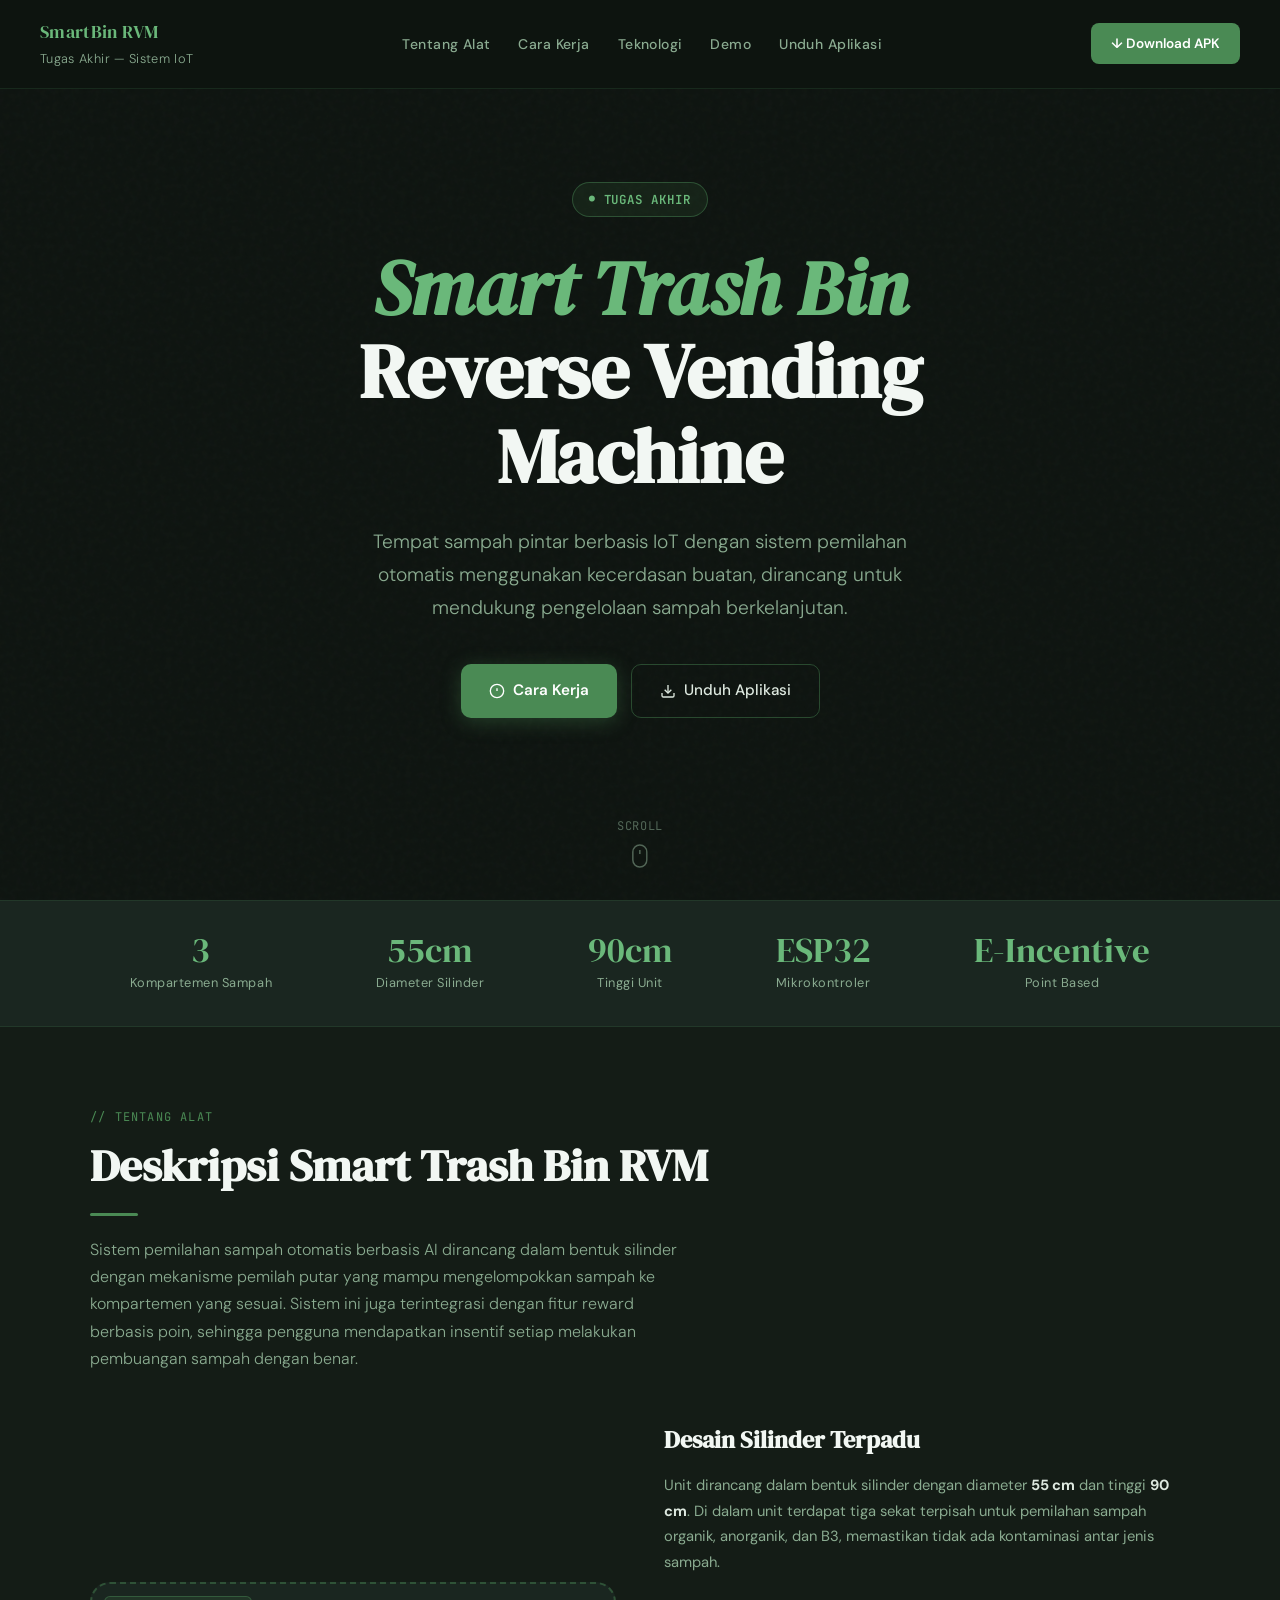
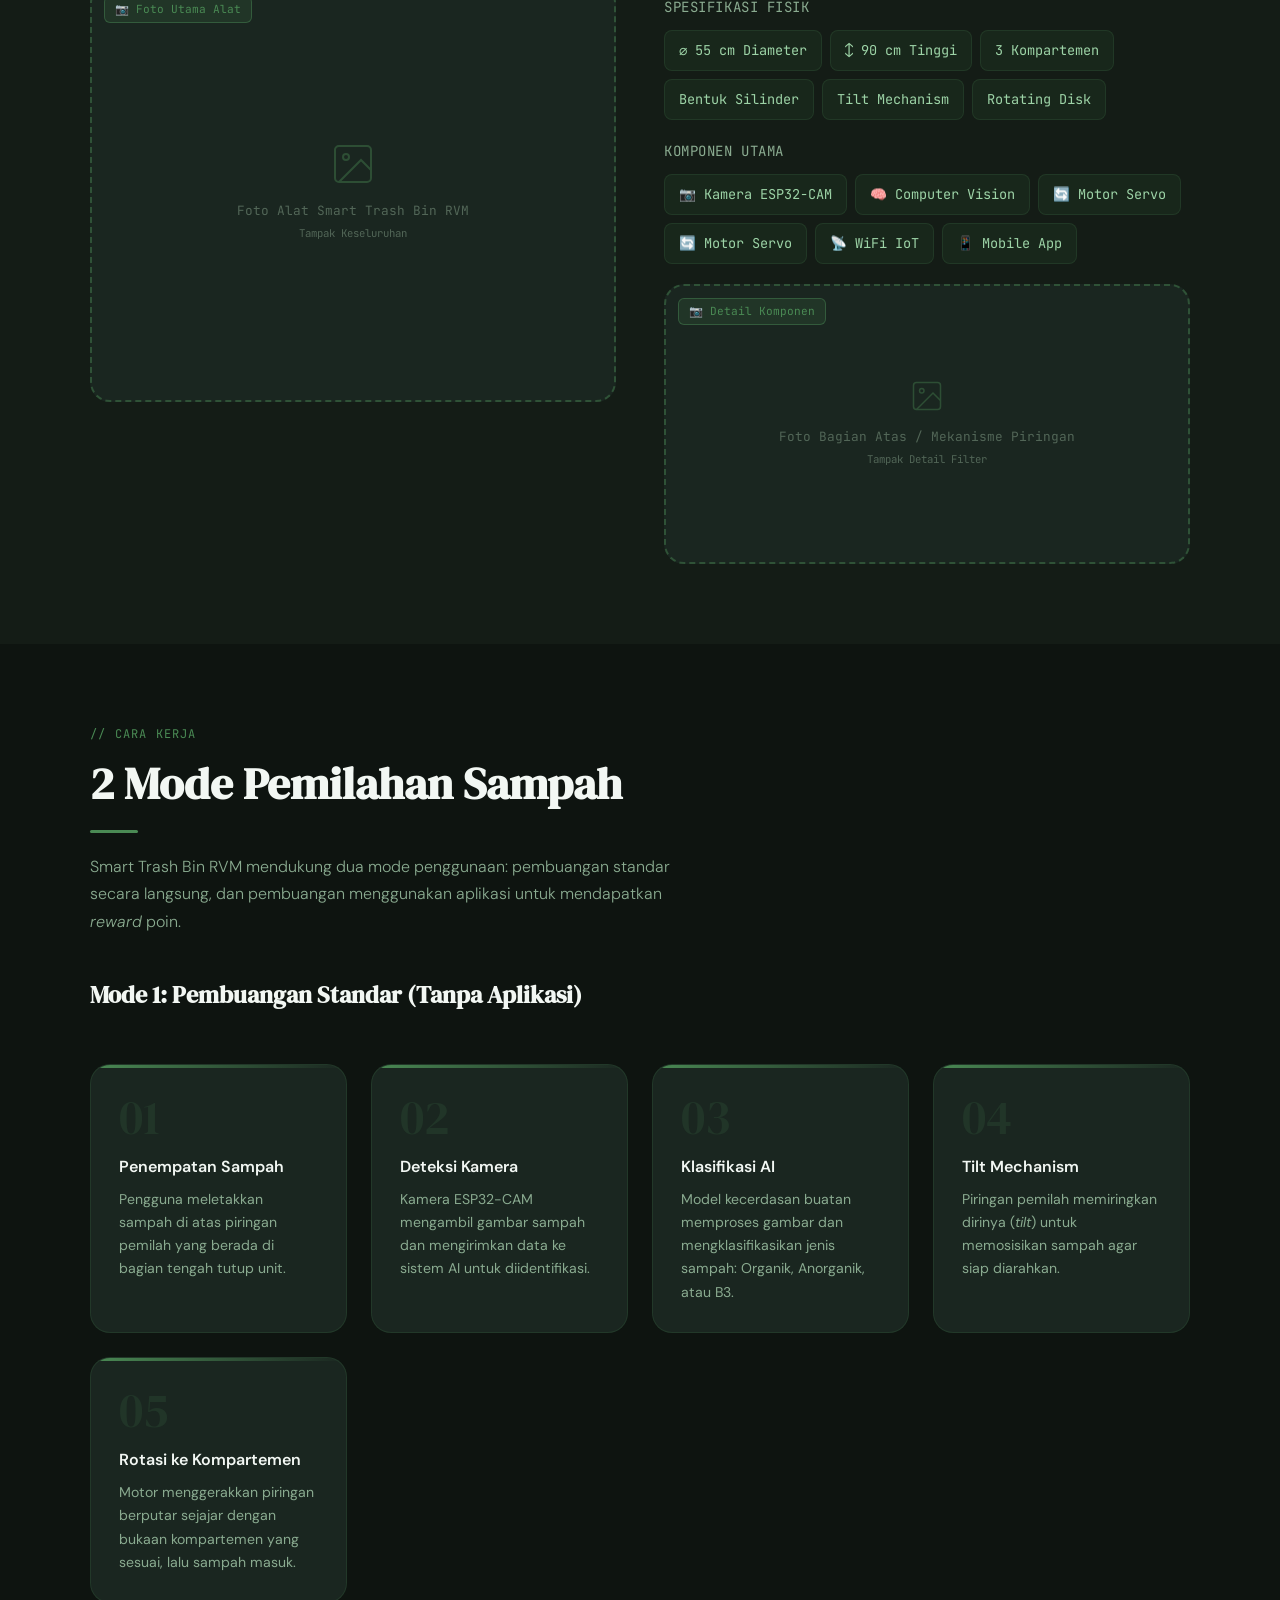
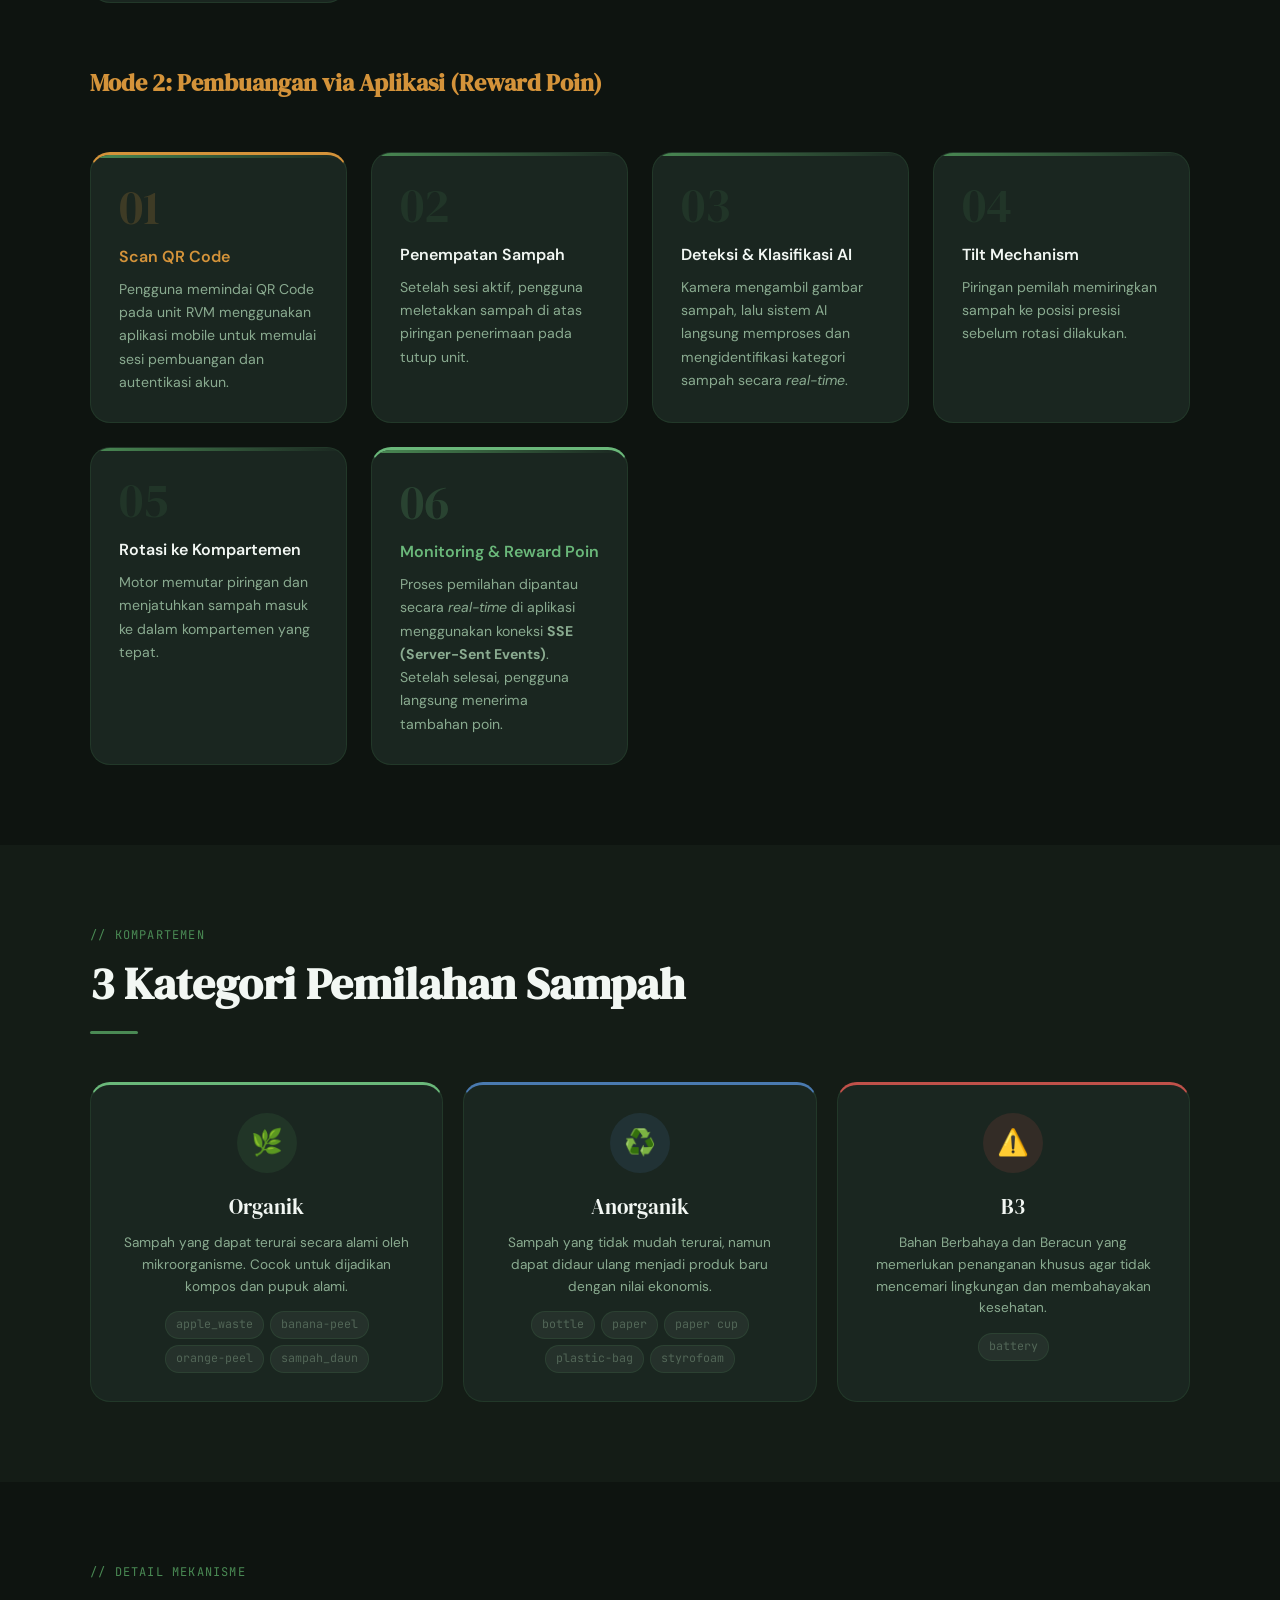
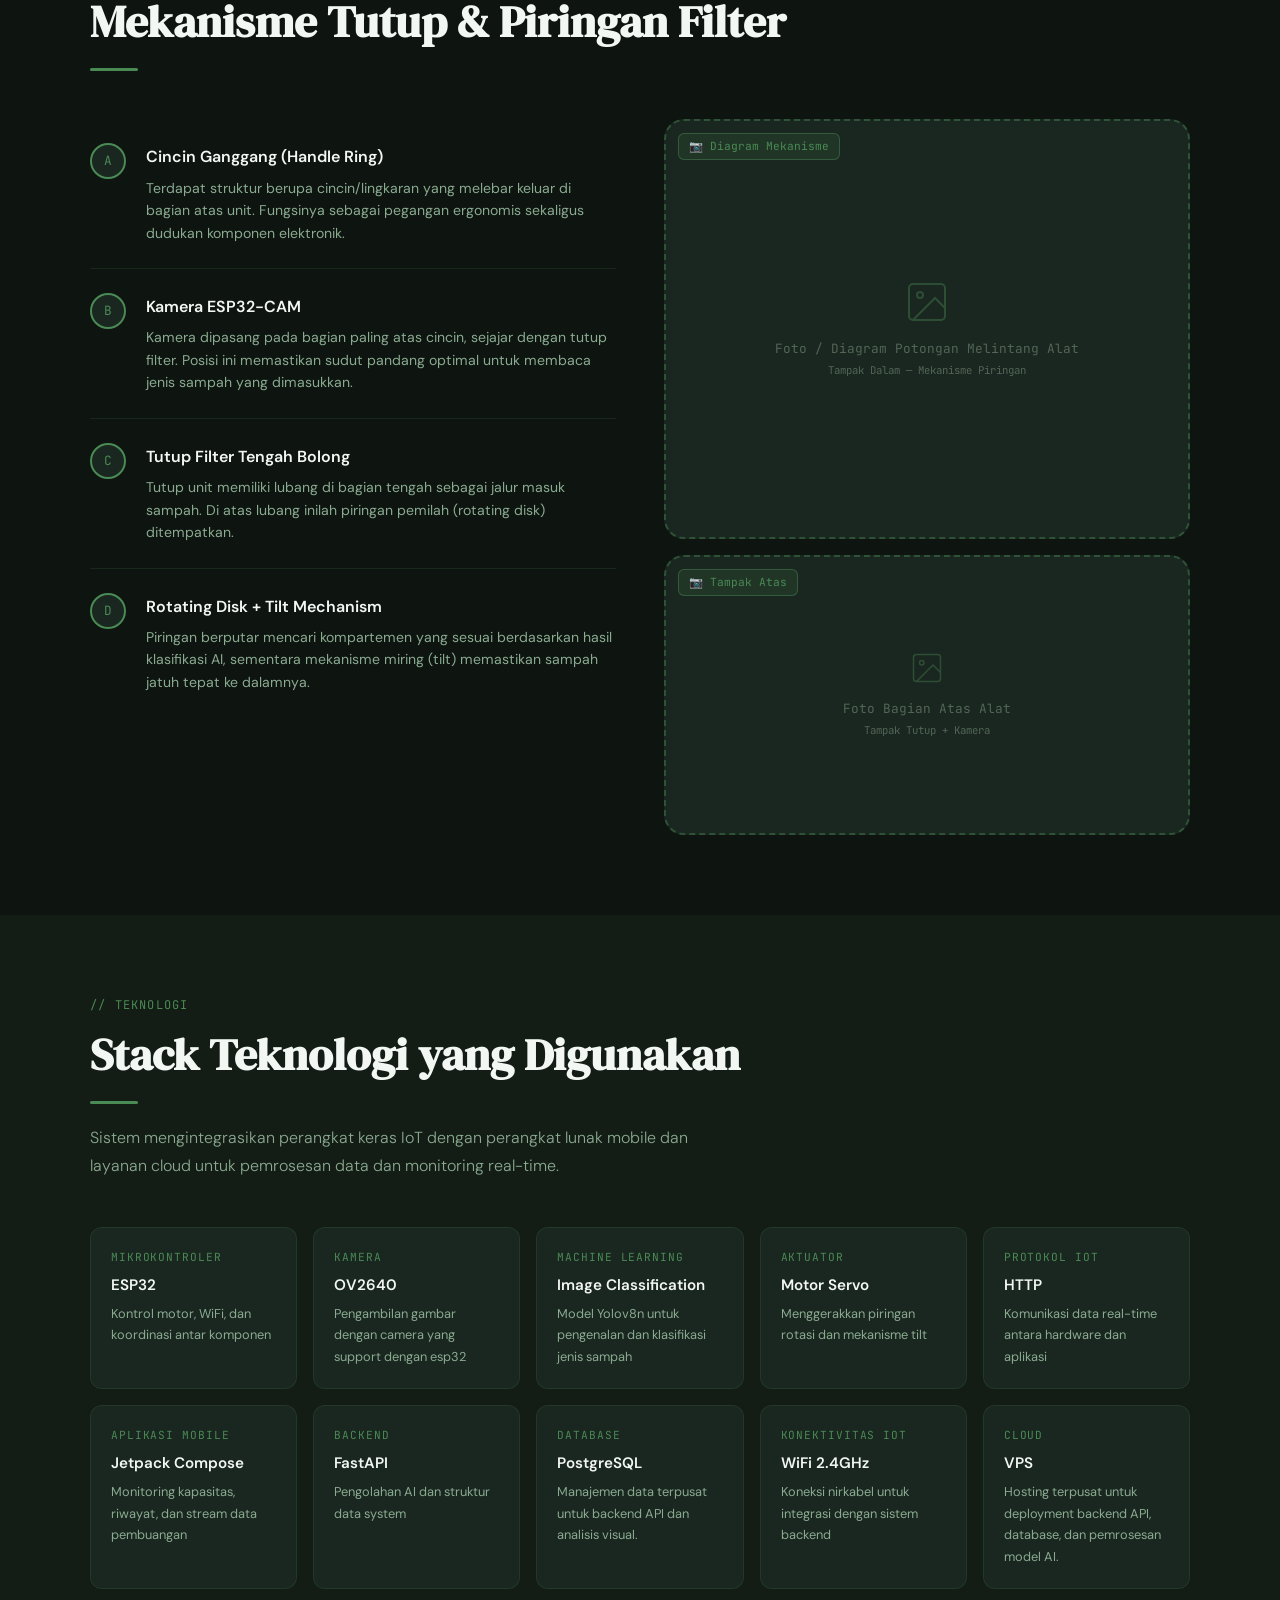
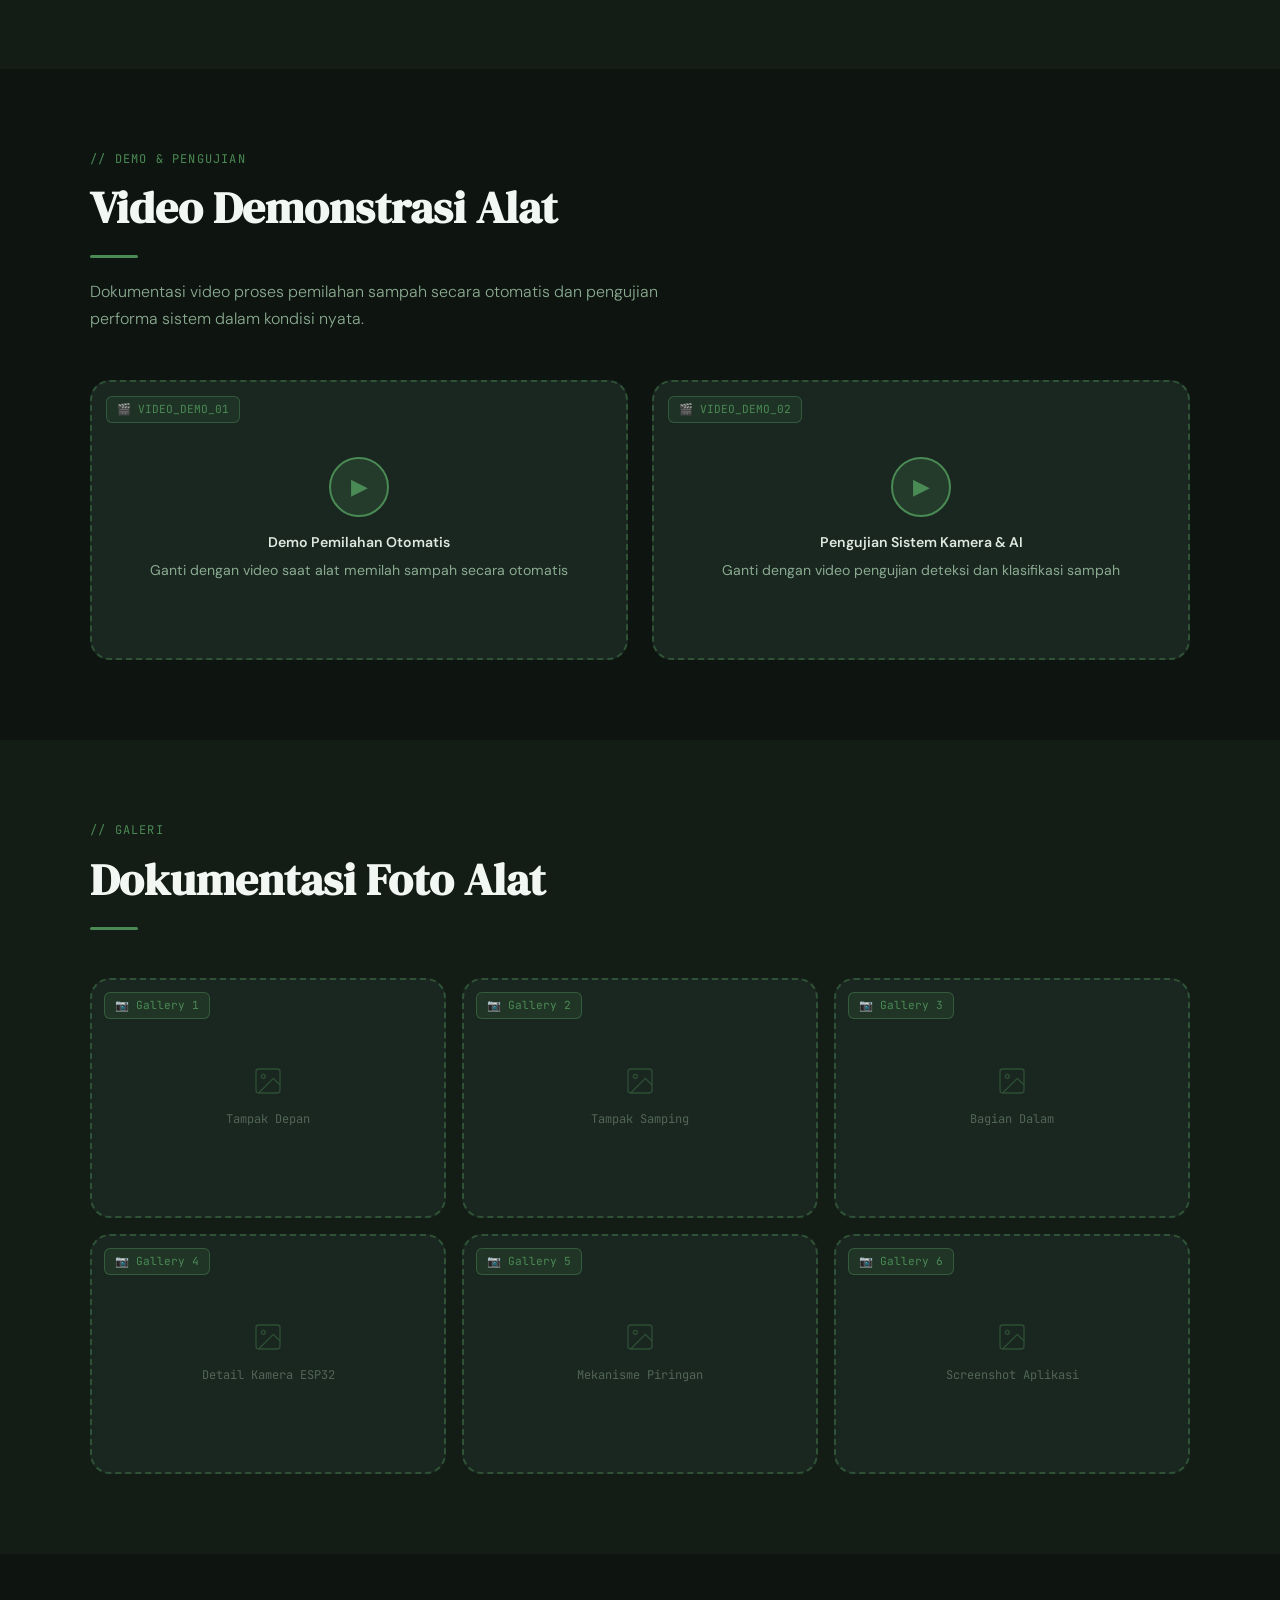
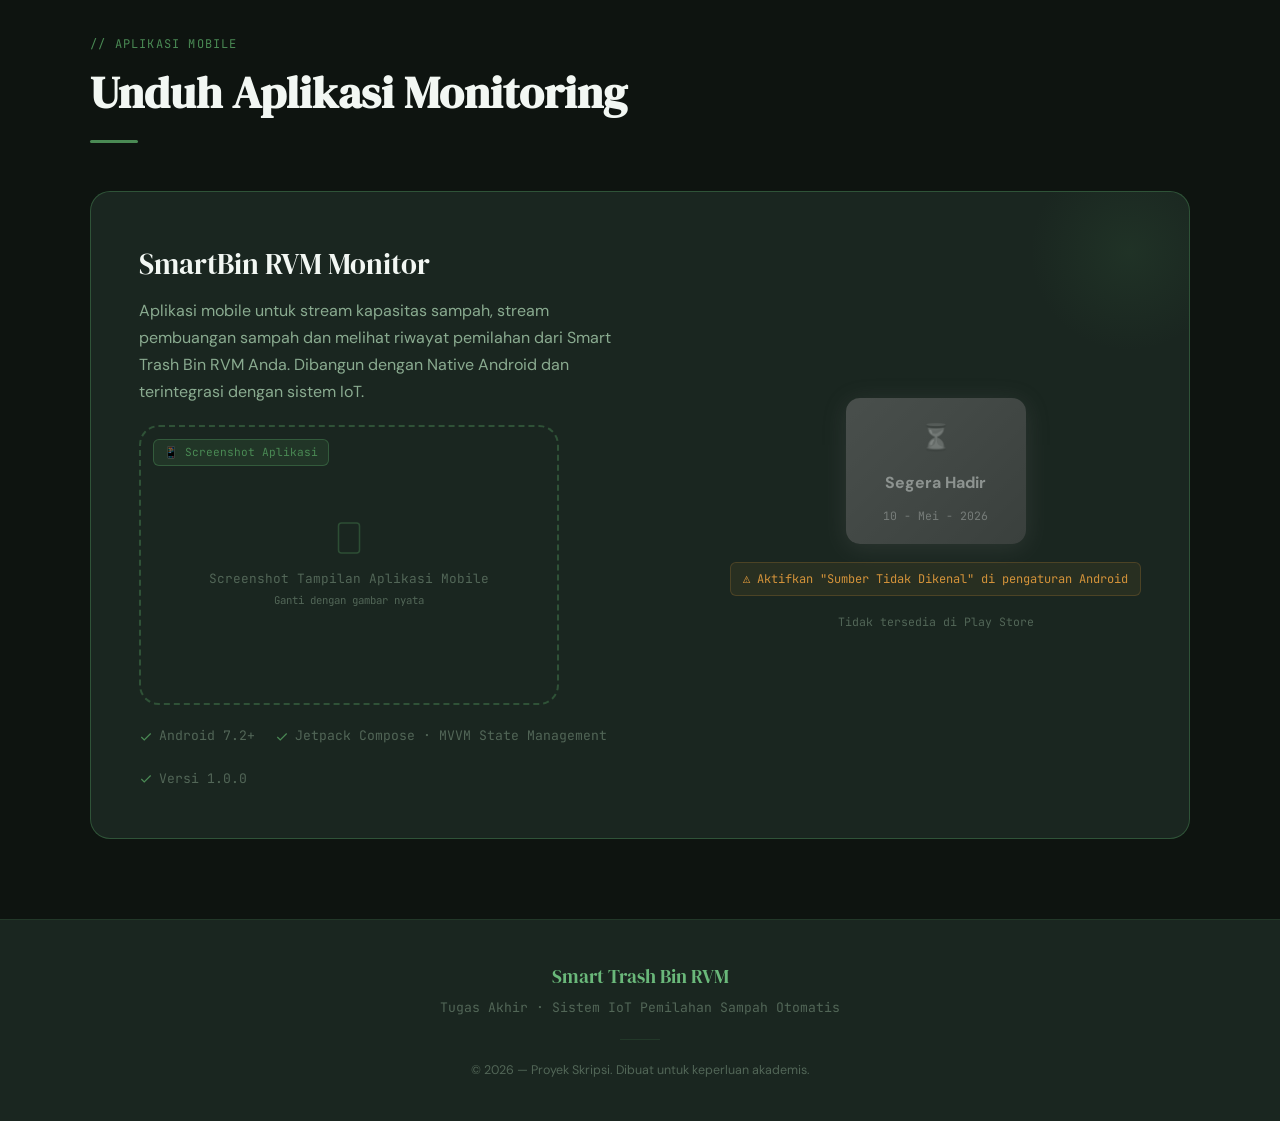
==== web/index.html @ ac45338f "Add initial HTML, CSS, and JavaScript files for profile web pengenalan alat skripsi" ====
<!DOCTYPE html>
<html lang="id">
<head>
    <meta charset="UTF-8"/>
    <meta name="viewport" content="width=device-width, initial-scale=1.0"/>
    <title>Smart Trash Bin RVM — Tugas Akhir</title>

    <link rel="preconnect" href="https://fonts.googleapis.com"/>
    <link rel="preconnect" href="https://fonts.gstatic.com" crossorigin/>
    <link href="https://fonts.googleapis.com/css2?family=DM+Serif+Display:ital@0;1&family=DM+Sans:wght@300;400;500;600&family=JetBrains+Mono:wght@400;500&display=swap"
          rel="stylesheet"/>

    <link rel="stylesheet" href="style.css"/>
</head>

<body>

<nav>
    <div class="nav-logo">
        SmartBin RVM
        <span>Tugas Akhir — Sistem IoT</span>
    </div>
    <ul class="nav-links">
        <li><a href="#about">Tentang Alat</a></li>
        <li><a href="#how">Cara Kerja</a></li>
        <li><a href="#tech">Teknologi</a></li>
        <li><a href="#demo">Demo</a></li>
        <li><a href="#download">Unduh Aplikasi</a></li>
    </ul>
    <a href="#download" class="nav-cta">↓ Download APK</a>
</nav>

<section class="hero">
    <div class="hero-badge fade-up">Tugas Akhir</div>
    <h1 class="fade-up delay-1">
        <em>Smart Trash Bin</em><br/>Reverse Vending Machine
    </h1>
    <p class="hero-subtitle fade-up delay-2">
        Tempat sampah pintar berbasis IoT dengan sistem pemilahan otomatis menggunakan kecerdasan buatan,
        dirancang untuk mendukung pengelolaan sampah berkelanjutan.
    </p>
    <div class="hero-actions fade-up delay-3">
        <a href="#how" class="btn-primary">
            <svg width="16" height="16" fill="none" viewBox="0 0 24 24" stroke="currentColor" stroke-width="2">
                <circle cx="12" cy="12" r="10"/>
                <line x1="12" y1="8" x2="12" y2="12"/>
                <line x1="12" y1="16" x2="12.01" y2="16"/>
            </svg>
            Cara Kerja
        </a>
        <a href="#download" class="btn-secondary">
            <svg width="16" height="16" fill="none" viewBox="0 0 24 24" stroke="currentColor" stroke-width="2">
                <path d="M21 15v4a2 2 0 01-2 2H5a2 2 0 01-2-2v-4"/>
                <polyline points="7 10 12 15 17 10"/>
                <line x1="12" y1="15" x2="12" y2="3"/>
            </svg>
            Unduh Aplikasi
        </a>
    </div>
    <div class="scroll-hint">
        <span>SCROLL</span>
        <svg width="16" height="24" fill="none" viewBox="0 0 16 24" stroke="currentColor" stroke-width="1.5">
            <rect x="1" y="1" width="14" height="22" rx="7"/>
            <line x1="8" y1="6" x2="8" y2="10"/>
        </svg>
    </div>
</section>

<div class="stats-bar">
    <div class="container">
        <div class="stat">
            <div class="stat-value">3</div>
            <div class="stat-label">Kompartemen Sampah</div>
        </div>
        <div class="stat">
            <div class="stat-value">55cm</div>
            <div class="stat-label">Diameter Silinder</div>
        </div>
        <div class="stat">
            <div class="stat-value">90cm</div>
            <div class="stat-label">Tinggi Unit</div>
        </div>
        <div class="stat">
            <div class="stat-value">ESP32</div>
            <div class="stat-label">Mikrokontroler</div>
        </div>
        <div class="stat">
            <div class="stat-value">E-Incentive</div>
            <div class="stat-label">Point Based</div>
        </div>
    </div>
</div>

<section class="device-section" id="about">
    <div class="container">
        <div class="section-label">// Tentang Alat</div>
        <h2 class="section-title">Deskripsi Smart Trash Bin RVM</h2>
        <div class="divider"></div>
        <p class="section-desc">
            Sistem pemilahan sampah otomatis berbasis AI dirancang dalam bentuk silinder dengan mekanisme pemilah
            putar yang mampu mengelompokkan sampah ke kompartemen yang sesuai. Sistem ini juga terintegrasi dengan fitur
            reward berbasis poin, sehingga pengguna mendapatkan insentif setiap melakukan pembuangan sampah dengan
            benar.
        </p>

        <div class="device-grid" style="margin-top:48px;">
            <div class="img-placeholder tall" title="Ganti dengan foto alat sebenarnya">
                <div class="img-tag">📷 Foto Utama Alat</div>
                <svg width="48" height="48" fill="none" viewBox="0 0 24 24" stroke="currentColor" stroke-width="1"
                     color="#4a8a54">
                    <rect x="3" y="3" width="18" height="18" rx="2"/>
                    <circle cx="8.5" cy="8.5" r="1.5"/>
                    <polyline points="21 15 16 10 5 21"/>
                </svg>
                <span>Foto Alat Smart Trash Bin RVM<br/><small>Tampak Keseluruhan</small></span>
            </div>

            <div class="device-info fade-up">
                <div>
                    <h3 style="font-family:'DM Serif Display',serif; font-size:1.5rem; color:var(--white); margin-bottom:12px;">
                        Desain Silinder Terpadu
                    </h3>
                    <p style="color:var(--text-muted); font-size:.92rem; line-height:1.75;">
                        Unit dirancang dalam bentuk silinder dengan diameter <strong style="color:var(--text)">55
                        cm</strong> dan
                        tinggi <strong style="color:var(--text)">90 cm</strong>. Di dalam unit terdapat tiga sekat
                        terpisah untuk
                        pemilahan sampah organik, anorganik, dan B3, memastikan tidak ada kontaminasi antar jenis
                        sampah.
                    </p>
                </div>

                <div>
                    <p style="color:var(--text-muted); font-size:.88rem; margin-bottom:10px; font-family:'JetBrains Mono',monospace; letter-spacing:.04em;">
                        SPESIFIKASI FISIK</p>
                    <div class="spec-chips">
                        <span class="spec-chip">⌀ 55 cm Diameter</span>
                        <span class="spec-chip">↕ 90 cm Tinggi</span>
                        <span class="spec-chip">3 Kompartemen</span>
                        <span class="spec-chip">Bentuk Silinder</span>
                        <span class="spec-chip">Tilt Mechanism</span>
                        <span class="spec-chip">Rotating Disk</span>
                    </div>
                </div>

                <div>
                    <p style="color:var(--text-muted); font-size:.88rem; margin-bottom:10px; font-family:'JetBrains Mono',monospace; letter-spacing:.04em;">
                        KOMPONEN UTAMA</p>
                    <div class="spec-chips">
                        <span class="spec-chip">📷 Kamera ESP32-CAM</span>
                        <span class="spec-chip">🧠 Computer Vision</span>
                        <span class="spec-chip">🔄 Motor Servo</span>
                        <span class="spec-chip">🔄 Motor Servo</span>
                        <span class="spec-chip">📡 WiFi IoT</span>
                        <span class="spec-chip">📱 Mobile App</span>
                    </div>
                </div>

                <div class="img-placeholder medium" title="Ganti dengan foto detail komponen">
                    <div class="img-tag">📷 Detail Komponen</div>
                    <svg width="36" height="36" fill="none" viewBox="0 0 24 24" stroke="currentColor" stroke-width="1"
                         color="#4a8a54">
                        <rect x="3" y="3" width="18" height="18" rx="2"/>
                        <circle cx="8.5" cy="8.5" r="1.5"/>
                        <polyline points="21 15 16 10 5 21"/>
                    </svg>
                    <span>Foto Bagian Atas / Mekanisme Piringan<br/><small>Tampak Detail Filter</small></span>
                </div>
            </div>
        </div>
    </div>
</section>

<section class="how-section" id="how">
    <div class="container">
        <div class="section-label">// Cara Kerja</div>
        <h2 class="section-title">2 Mode Pemilahan Sampah</h2>
        <div class="divider"></div>
        <p class="section-desc">
            Smart Trash Bin RVM mendukung dua mode penggunaan: pembuangan standar secara langsung, dan pembuangan
            menggunakan aplikasi untuk mendapatkan <em>reward</em> poin.
        </p>

        <h3 style="color:var(--white); font-family:'DM Serif Display',serif; font-size: 1.5rem; margin-top:40px; margin-bottom:16px;">
            Mode 1: Pembuangan Standar (Tanpa Aplikasi)
        </h3>
        <div class="steps-grid fade-up delay-1">
            <div class="step-card">
                <div class="step-num">01</div>
                <div class="step-title">Penempatan Sampah</div>
                <div class="step-desc">
                    Pengguna meletakkan sampah di atas piringan pemilah yang berada di bagian tengah tutup unit.
                </div>
            </div>
            <div class="step-card">
                <div class="step-num">02</div>
                <div class="step-title">Deteksi Kamera</div>
                <div class="step-desc">
                    Kamera ESP32-CAM mengambil gambar sampah dan mengirimkan data ke sistem AI untuk diidentifikasi.
                </div>
            </div>
            <div class="step-card">
                <div class="step-num">03</div>
                <div class="step-title">Klasifikasi AI</div>
                <div class="step-desc">
                    Model kecerdasan buatan memproses gambar dan mengklasifikasikan jenis sampah: Organik, Anorganik,
                    atau B3.
                </div>
            </div>
            <div class="step-card">
                <div class="step-num">04</div>
                <div class="step-title">Tilt Mechanism</div>
                <div class="step-desc">
                    Piringan pemilah memiringkan dirinya (<em>tilt</em>) untuk memosisikan sampah agar siap diarahkan.
                </div>
            </div>
            <div class="step-card">
                <div class="step-num">05</div>
                <div class="step-title">Rotasi ke Kompartemen</div>
                <div class="step-desc">
                    Motor menggerakkan piringan berputar sejajar dengan bukaan kompartemen yang sesuai, lalu sampah
                    masuk.
                </div>
            </div>
        </div>

        <h3 style="color:var(--amber); font-family:'DM Serif Display',serif; font-size: 1.5rem; margin-top:60px; margin-bottom:16px;">
            Mode 2: Pembuangan via Aplikasi (Reward Poin)
        </h3>
        <div class="steps-grid fade-up delay-2">
            <div class="step-card" style="border-top: 3px solid var(--amber);">
                <div class="step-num" style="color: rgba(212,147,58,0.2);">01</div>
                <div class="step-title" style="color: var(--amber);">Scan QR Code</div>
                <div class="step-desc">
                    Pengguna memindai QR Code pada unit RVM menggunakan aplikasi mobile untuk memulai sesi pembuangan
                    dan autentikasi akun.
                </div>
            </div>
            <div class="step-card">
                <div class="step-num">02</div>
                <div class="step-title">Penempatan Sampah</div>
                <div class="step-desc">
                    Setelah sesi aktif, pengguna meletakkan sampah di atas piringan penerimaan pada tutup unit.
                </div>
            </div>
            <div class="step-card">
                <div class="step-num">03</div>
                <div class="step-title">Deteksi & Klasifikasi AI</div>
                <div class="step-desc">
                    Kamera mengambil gambar sampah, lalu sistem AI langsung memproses dan mengidentifikasi kategori
                    sampah secara <em>real-time</em>.
                </div>
            </div>
            <div class="step-card">
                <div class="step-num">04</div>
                <div class="step-title">Tilt Mechanism</div>
                <div class="step-desc">
                    Piringan pemilah memiringkan sampah ke posisi presisi sebelum rotasi dilakukan.
                </div>
            </div>
            <div class="step-card">
                <div class="step-num">05</div>
                <div class="step-title">Rotasi ke Kompartemen</div>
                <div class="step-desc">
                    Motor memutar piringan dan menjatuhkan sampah masuk ke dalam kompartemen yang tepat.
                </div>
            </div>
            <div class="step-card" style="border-top: 3px solid var(--green-li);">
                <div class="step-num" style="color: rgba(106,184,122,0.2);">06</div>
                <div class="step-title" style="color: var(--green-li);">Monitoring & Reward Poin</div>
                <div class="step-desc">
                    Proses pemilahan dipantau secara <em>real-time</em> di aplikasi menggunakan koneksi <strong>SSE
                    (Server-Sent Events)</strong>. Setelah selesai, pengguna langsung menerima tambahan poin.
                </div>
            </div>
        </div>
    </div>
</section>

<section class="compartment-section" id="compartment">
    <div class="container">
        <div class="section-label">// Kompartemen</div>
        <h2 class="section-title">3 Kategori Pemilahan Sampah</h2>
        <div class="divider"></div>
        <div class="comp-grid fade-up delay-1">
            <div class="comp-card organic">
                <div class="comp-icon o">🌿</div>
                <div class="comp-name">Organik</div>
                <div class="comp-desc">
                    Sampah yang dapat terurai secara alami oleh mikroorganisme.
                    Cocok untuk dijadikan kompos dan pupuk alami.
                </div>
                <div class="comp-examples">
                    <span class="tag">apple_waste</span>
                    <span class="tag">banana-peel</span>
                    <span class="tag">orange-peel</span>
                    <span class="tag">sampah_daun</span>
                </div>
            </div>
            <div class="comp-card anorganic">
                <div class="comp-icon a">♻️</div>
                <div class="comp-name">Anorganik</div>
                <div class="comp-desc">
                    Sampah yang tidak mudah terurai, namun dapat didaur ulang menjadi
                    produk baru dengan nilai ekonomis.
                </div>
                <div class="comp-examples">
                    <span class="tag">bottle</span>
                    <span class="tag">paper</span>
                    <span class="tag">paper cup</span>
                    <span class="tag">plastic-bag</span>
                    <span class="tag">styrofoam</span>
                </div>
            </div>
            <div class="comp-card b3">
                <div class="comp-icon b">⚠️</div>
                <div class="comp-name">B3</div>
                <div class="comp-desc">
                    Bahan Berbahaya dan Beracun yang memerlukan penanganan khusus
                    agar tidak mencemari lingkungan dan membahayakan kesehatan.
                </div>
                <div class="comp-examples">
                    <span class="tag">battery</span>
                </div>
            </div>
        </div>
    </div>
</section>

<section class="mechanism-section">
    <div class="container">
        <div class="section-label">// Detail Mekanisme</div>
        <h2 class="section-title">Mekanisme Tutup & Piringan Filter</h2>
        <div class="divider"></div>
        <div class="mechanism-layout fade-up delay-1">
            <div class="mechanism-steps">
                <div class="mstep">
                    <div class="mstep-dot">A</div>
                    <div class="mstep-content">
                        <div class="mstep-title">Cincin Ganggang (Handle Ring)</div>
                        <div class="mstep-desc">
                            Terdapat struktur berupa cincin/lingkaran yang melebar keluar di bagian atas unit.
                            Fungsinya sebagai pegangan ergonomis sekaligus dudukan komponen elektronik.
                        </div>
                    </div>
                </div>
                <div class="mstep">
                    <div class="mstep-dot">B</div>
                    <div class="mstep-content">
                        <div class="mstep-title">Kamera ESP32-CAM</div>
                        <div class="mstep-desc">
                            Kamera dipasang pada bagian paling atas cincin, sejajar dengan tutup filter.
                            Posisi ini memastikan sudut pandang optimal untuk membaca jenis sampah yang dimasukkan.
                        </div>
                    </div>
                </div>
                <div class="mstep">
                    <div class="mstep-dot">C</div>
                    <div class="mstep-content">
                        <div class="mstep-title">Tutup Filter Tengah Bolong</div>
                        <div class="mstep-desc">
                            Tutup unit memiliki lubang di bagian tengah sebagai jalur masuk sampah.
                            Di atas lubang inilah piringan pemilah (rotating disk) ditempatkan.
                        </div>
                    </div>
                </div>
                <div class="mstep">
                    <div class="mstep-dot">D</div>
                    <div class="mstep-content">
                        <div class="mstep-title">Rotating Disk + Tilt Mechanism</div>
                        <div class="mstep-desc">
                            Piringan berputar mencari kompartemen yang sesuai berdasarkan hasil klasifikasi AI,
                            sementara mekanisme miring (tilt) memastikan sampah jatuh tepat ke dalamnya.
                        </div>
                    </div>
                </div>
            </div>

            <div style="display:flex; flex-direction:column; gap:16px;">
                <div class="img-placeholder tall" title="Ganti dengan foto/diagram mekanisme">
                    <div class="img-tag">📷 Diagram Mekanisme</div>
                    <svg width="48" height="48" fill="none" viewBox="0 0 24 24" stroke="currentColor" stroke-width="1"
                         color="#4a8a54">
                        <rect x="3" y="3" width="18" height="18" rx="2"/>
                        <circle cx="8.5" cy="8.5" r="1.5"/>
                        <polyline points="21 15 16 10 5 21"/>
                    </svg>
                    <span>Foto / Diagram Potongan Melintang Alat<br/><small>Tampak Dalam — Mekanisme Piringan</small></span>
                </div>
                <div class="img-placeholder medium">
                    <div class="img-tag">📷 Tampak Atas</div>
                    <svg width="36" height="36" fill="none" viewBox="0 0 24 24" stroke="currentColor" stroke-width="1"
                         color="#4a8a54">
                        <rect x="3" y="3" width="18" height="18" rx="2"/>
                        <circle cx="8.5" cy="8.5" r="1.5"/>
                        <polyline points="21 15 16 10 5 21"/>
                    </svg>
                    <span>Foto Bagian Atas Alat<br/><small>Tampak Tutup + Kamera</small></span>
                </div>
            </div>
        </div>
    </div>
</section>

<section class="tech-section" id="tech">
    <div class="container">
        <div class="section-label">// Teknologi</div>
        <h2 class="section-title">Stack Teknologi yang Digunakan</h2>
        <div class="divider"></div>
        <p class="section-desc">
            Sistem mengintegrasikan perangkat keras IoT dengan perangkat lunak mobile
            dan layanan cloud untuk pemrosesan data dan monitoring real-time.
        </p>
        <div class="tech-grid fade-up delay-1">
            <div class="tech-card">
                <div class="tech-card-label">Mikrokontroler</div>
                <div class="tech-card-value">ESP32</div>
                <div class="tech-card-desc">Kontrol motor, WiFi, dan koordinasi antar komponen</div>
            </div>
            <div class="tech-card">
                <div class="tech-card-label">Kamera</div>
                <div class="tech-card-value">OV2640</div>
                <div class="tech-card-desc">Pengambilan gambar dengan camera yang support dengan esp32</div>
            </div>
            <div class="tech-card">
                <div class="tech-card-label">Machine Learning</div>
                <div class="tech-card-value">Image Classification</div>
                <div class="tech-card-desc">Model Yolov8n untuk pengenalan dan klasifikasi jenis sampah</div>
            </div>
            <div class="tech-card">
                <div class="tech-card-label">Aktuator</div>
                <div class="tech-card-value">Motor Servo</div>
                <div class="tech-card-desc">Menggerakkan piringan rotasi dan mekanisme tilt</div>
            </div>
            <div class="tech-card">
                <div class="tech-card-label">Protokol IoT</div>
                <div class="tech-card-value">HTTP</div>
                <div class="tech-card-desc">Komunikasi data real-time antara hardware dan aplikasi</div>
            </div>
            <div class="tech-card">
                <div class="tech-card-label">Aplikasi Mobile</div>
                <div class="tech-card-value">Jetpack Compose</div>
                <div class="tech-card-desc">Monitoring kapasitas, riwayat, dan stream data pembuangan</div>
            </div>
            <div class="tech-card">
                <div class="tech-card-label">Backend</div>
                <div class="tech-card-value">FastAPI</div>
                <div class="tech-card-desc">Pengolahan AI dan struktur data system</div>
            </div>
            <div class="tech-card">
                <div class="tech-card-label">Database</div>
                <div class="tech-card-value">PostgreSQL</div>
                <div class="tech-card-desc">Manajemen data terpusat untuk backend API dan analisis visual.</div>
            </div>
            <div class="tech-card">
                <div class="tech-card-label">Konektivitas IoT</div>
                <div class="tech-card-value">WiFi 2.4GHz</div>
                <div class="tech-card-desc">Koneksi nirkabel untuk integrasi dengan sistem backend</div>
            </div>
            <div class="tech-card">
                <div class="tech-card-label">Cloud</div>
                <div class="tech-card-value">VPS</div>
                <div class="tech-card-desc">Hosting terpusat untuk deployment backend API, database, dan pemrosesan
                    model AI.
                </div>
            </div>
        </div>
    </div>
</section>

<section class="video-section" id="demo">
    <div class="container">
        <div class="section-label">// Demo & Pengujian</div>
        <h2 class="section-title">Video Demonstrasi Alat</h2>
        <div class="divider"></div>
        <p class="section-desc">
            Dokumentasi video proses pemilahan sampah secara otomatis dan pengujian
            performa sistem dalam kondisi nyata.
        </p>
        <div class="video-grid fade-up delay-1">
            <div class="video-placeholder" title="Tambahkan video demo di sini">
                <div class="video-tag">🎬 VIDEO_DEMO_01</div>
                <div class="video-play">▶</div>
                <div class="video-label">
                    <strong>Demo Pemilahan Otomatis</strong>
                    Ganti dengan video saat alat memilah sampah secara otomatis
                </div>
            </div>
            <div class="video-placeholder" title="Tambahkan video pengujian di sini">
                <div class="video-tag">🎬 VIDEO_DEMO_02</div>
                <div class="video-play">▶</div>
                <div class="video-label">
                    <strong>Pengujian Sistem Kamera & AI</strong>
                    Ganti dengan video pengujian deteksi dan klasifikasi sampah
                </div>
            </div>
        </div>
    </div>
</section>

<section class="gallery-section">
    <div class="container">
        <div class="section-label">// Galeri</div>
        <h2 class="section-title">Dokumentasi Foto Alat</h2>
        <div class="divider"></div>
        <div class="gallery-grid fade-up delay-1">
            <div class="gallery-item">
                <div class="img-placeholder wide">
                    <div class="img-tag">📷 Gallery 1</div>
                    <svg width="32" height="32" fill="none" viewBox="0 0 24 24" stroke="currentColor" stroke-width="1"
                         color="#4a8a54">
                        <rect x="3" y="3" width="18" height="18" rx="2"/>
                        <circle cx="8.5" cy="8.5" r="1.5"/>
                        <polyline points="21 15 16 10 5 21"/>
                    </svg>
                    <span style="font-size:.75rem">Tampak Depan</span>
                </div>
            </div>
            <div class="gallery-item">
                <div class="img-placeholder wide">
                    <div class="img-tag">📷 Gallery 2</div>
                    <svg width="32" height="32" fill="none" viewBox="0 0 24 24" stroke="currentColor" stroke-width="1"
                         color="#4a8a54">
                        <rect x="3" y="3" width="18" height="18" rx="2"/>
                        <circle cx="8.5" cy="8.5" r="1.5"/>
                        <polyline points="21 15 16 10 5 21"/>
                    </svg>
                    <span style="font-size:.75rem">Tampak Samping</span>
                </div>
            </div>
            <div class="gallery-item">
                <div class="img-placeholder wide">
                    <div class="img-tag">📷 Gallery 3</div>
                    <svg width="32" height="32" fill="none" viewBox="0 0 24 24" stroke="currentColor" stroke-width="1"
                         color="#4a8a54">
                        <rect x="3" y="3" width="18" height="18" rx="2"/>
                        <circle cx="8.5" cy="8.5" r="1.5"/>
                        <polyline points="21 15 16 10 5 21"/>
                    </svg>
                    <span style="font-size:.75rem">Bagian Dalam</span>
                </div>
            </div>
            <div class="gallery-item">
                <div class="img-placeholder wide">
                    <div class="img-tag">📷 Gallery 4</div>
                    <svg width="32" height="32" fill="none" viewBox="0 0 24 24" stroke="currentColor" stroke-width="1"
                         color="#4a8a54">
                        <rect x="3" y="3" width="18" height="18" rx="2"/>
                        <circle cx="8.5" cy="8.5" r="1.5"/>
                        <polyline points="21 15 16 10 5 21"/>
                    </svg>
                    <span style="font-size:.75rem">Detail Kamera ESP32</span>
                </div>
            </div>
            <div class="gallery-item">
                <div class="img-placeholder wide">
                    <div class="img-tag">📷 Gallery 5</div>
                    <svg width="32" height="32" fill="none" viewBox="0 0 24 24" stroke="currentColor" stroke-width="1"
                         color="#4a8a54">
                        <rect x="3" y="3" width="18" height="18" rx="2"/>
                        <circle cx="8.5" cy="8.5" r="1.5"/>
                        <polyline points="21 15 16 10 5 21"/>
                    </svg>
                    <span style="font-size:.75rem">Mekanisme Piringan</span>
                </div>
            </div>
            <div class="gallery-item">
                <div class="img-placeholder wide">
                    <div class="img-tag">📷 Gallery 6</div>
                    <svg width="32" height="32" fill="none" viewBox="0 0 24 24" stroke="currentColor" stroke-width="1"
                         color="#4a8a54">
                        <rect x="3" y="3" width="18" height="18" rx="2"/>
                        <circle cx="8.5" cy="8.5" r="1.5"/>
                        <polyline points="21 15 16 10 5 21"/>
                    </svg>
                    <span style="font-size:.75rem">Screenshot Aplikasi</span>
                </div>
            </div>
        </div>
    </div>
</section>

<section class="download-section" id="download">
    <div class="container">
        <div class="section-label">// Aplikasi Mobile</div>
        <h2 class="section-title">Unduh Aplikasi Monitoring</h2>
        <div class="divider"></div>
        <div class="download-card fade-up delay-1">
            <div>
                <div class="download-title">SmartBin RVM Monitor</div>
                <p class="download-desc">
                    Aplikasi mobile untuk stream kapasitas sampah, stream pembuangan sampah dan melihat riwayat
                    pemilahan dari Smart Trash Bin RVM Anda.
                    Dibangun dengan Native Android dan terintegrasi dengan sistem IoT.
                </p>

                <div class="img-placeholder medium" style="max-width:420px;" title="Ganti dengan screenshot aplikasi">
                    <div class="img-tag">📱 Screenshot Aplikasi</div>
                    <svg width="36" height="36" fill="none" viewBox="0 0 24 24" stroke="currentColor" stroke-width="1"
                         color="#4a8a54">
                        <rect x="5" y="2" width="14" height="20" rx="2"/>
                        <line x1="12" y1="18" x2="12" y2="18"/>
                    </svg>
                    <span>Screenshot Tampilan Aplikasi Mobile<br/><small>Ganti dengan gambar nyata</small></span>
                </div>

                <div class="download-meta">
                    <div class="download-meta-item">
                        <svg width="14" height="14" fill="none" viewBox="0 0 24 24" stroke="currentColor"
                             stroke-width="2">
                            <polyline points="20 6 9 17 4 12"/>
                        </svg>
                        Android 7.2+
                    </div>
                    <div class="download-meta-item">
                        <svg width="14" height="14" fill="none" viewBox="0 0 24 24" stroke="currentColor"
                             stroke-width="2">
                            <polyline points="20 6 9 17 4 12"/>
                        </svg>
                        Jetpack Compose · MVVM State Management
                    </div>
                    <div class="download-meta-item">
                        <svg width="14" height="14" fill="none" viewBox="0 0 24 24" stroke="currentColor"
                             stroke-width="2">
                            <polyline points="20 6 9 17 4 12"/>
                        </svg>
                        Versi 1.0.0
                    </div>
                </div>
            </div>

            <div class="download-btn">
                <a href="#" class="btn-download disabled" download title="Download APK Aplikasi">
                    <span class="btn-download-icon">⏳</span>
                    <span class="btn-download-text">Segera Hadir</span>
                    <span class="btn-download-sub">10 - Mei - 2026</span>
                </a>
                <div class="download-warning">
                    ⚠ Aktifkan "Sumber Tidak Dikenal" di pengaturan Android
                </div>
                <div style="color:var(--text-dim);font-size:.72rem;margin-top:8px;text-align:center;font-family:'JetBrains Mono',monospace;">
                    Tidak tersedia di Play Store
                </div>
            </div>
        </div>
    </div>
</section>

<footer>
    <div class="footer-name">Smart Trash Bin RVM</div>
    <div class="footer-sub">
        Tugas Akhir · Sistem IoT Pemilahan Sampah Otomatis
    </div>
    <div class="footer-divider"></div>
    <p class="footer-copy">
        © 2026 — Proyek Skripsi. Dibuat untuk keperluan akademis.
    </p>
</footer>

<script src="script.js"></script>

</body>
</html>
---- web/style.css ----
/* ===== RESET & BASE ===== */
*, *::before, *::after {
    box-sizing: border-box;
    margin: 0;
    padding: 0;
}

:root {
    --bg: #0e1410;
    --bg-2: #141c16;
    --bg-card: #1a2620;
    --bg-glass: rgba(26, 38, 32, 0.72);
    --border: rgba(74, 138, 84, 0.18);
    --border-hi: rgba(74, 138, 84, 0.45);
    --green: #4a8a54;
    --green-li: #6ab87a;
    --green-xli: #9dd4a7;
    --amber: #d4933a;
    --red: #c0514a;
    --text: #dde8df;
    --text-muted: #8aab90;
    --text-dim: #526657;
    --white: #f2f7f3;
    --r: 12px;
    --r-lg: 20px;
    --transition: 0.3s cubic-bezier(0.4, 0, 0.2, 1);
}

html {
    scroll-behavior: smooth;
}

body {
    font-family: 'DM Sans', sans-serif;
    background: var(--bg);
    color: var(--text);
    line-height: 1.7;
    overflow-x: hidden;
}

/* ===== NOISE TEXTURE OVERLAY ===== */
body::before {
    content: '';
    position: fixed;
    inset: 0;
    background-image: url("data:image/svg+xml,%3Csvg viewBox='0 0 200 200' xmlns='http://www.w3.org/2000/svg'%3E%3Cfilter id='n'%3E%3CfeTurbulence type='fractalNoise' baseFrequency='0.75' numOctaves='4' stitchTiles='stitch'/%3E%3C/filter%3E%3Crect width='100%25' height='100%25' filter='url(%23n)' opacity='0.04'/%3E%3C/svg%3E");
    pointer-events: none;
    z-index: 0;
    opacity: .6;
}

/* ===== NAV ===== */
nav {
    position: fixed;
    top: 0;
    left: 0;
    right: 0;
    z-index: 100;
    display: flex;
    align-items: center;
    justify-content: space-between;
    padding: 18px 40px;
    background: rgba(14, 20, 16, 0.85);
    backdrop-filter: blur(14px);
    border-bottom: 1px solid var(--border);
}

.nav-logo {
    font-family: 'DM Serif Display', serif;
    font-size: 1.1rem;
    color: var(--green-li);
    letter-spacing: 0.02em;
}

.nav-logo span {
    color: var(--text-muted);
    font-size: .8rem;
    font-family: 'DM Sans', sans-serif;
    font-weight: 300;
    display: block;
}

.nav-links {
    display: flex;
    gap: 28px;
    list-style: none;
}

.nav-links a {
    color: var(--text-muted);
    text-decoration: none;
    font-size: .875rem;
    font-weight: 500;
    letter-spacing: .03em;
    transition: color var(--transition);
}

.nav-links a:hover {
    color: var(--green-li);
}

.nav-cta {
    background: var(--green);
    color: #fff;
    border: none;
    cursor: pointer;
    padding: 9px 20px;
    border-radius: 8px;
    font-size: .85rem;
    font-weight: 600;
    font-family: 'DM Sans', sans-serif;
    transition: background var(--transition);
    text-decoration: none;
}

.nav-cta:hover {
    background: var(--green-li);
}

/* ===== HERO ===== */
.hero {
    min-height: 100vh;
    display: flex;
    flex-direction: column;
    align-items: center;
    justify-content: center;
    text-align: center;
    padding: 120px 24px 80px;
    position: relative;
}

.hero-badge {
    display: inline-flex;
    align-items: center;
    gap: 8px;
    background: rgba(74, 138, 84, 0.12);
    border: 1px solid var(--border-hi);
    color: var(--green-li);
    font-size: .78rem;
    font-weight: 600;
    letter-spacing: .08em;
    text-transform: uppercase;
    padding: 6px 16px;
    border-radius: 100px;
    margin-bottom: 28px;
    font-family: 'JetBrains Mono', monospace;
}

.hero-badge::before {
    content: '●';
    font-size: .6rem;
    animation: blink 2s infinite;
}

@keyframes blink {
    0%, 100% {
        opacity: 1
    }
    50% {
        opacity: .2
    }
}

.hero h1 {
    font-family: 'DM Serif Display', serif;
    font-size: clamp(2.6rem, 6vw, 4.8rem);
    line-height: 1.1;
    color: var(--white);
    max-width: 820px;
    margin: 0 auto 12px;
}

.hero h1 em {
    font-style: italic;
    color: var(--green-li);
}

.hero-subtitle {
    font-size: clamp(1rem, 2vw, 1.2rem);
    color: var(--text-muted);
    max-width: 560px;
    margin: 16px auto 40px;
    font-weight: 300;
}

.hero-actions {
    display: flex;
    gap: 14px;
    justify-content: center;
    flex-wrap: wrap;
    margin-bottom: 40px;
}

.btn-primary {
    display: inline-flex;
    align-items: center;
    gap: 8px;
    background: var(--green);
    color: #fff;
    padding: 13px 28px;
    border-radius: 10px;
    font-weight: 600;
    font-size: .95rem;
    text-decoration: none;
    border: none;
    cursor: pointer;
    transition: all var(--transition);
    font-family: 'DM Sans', sans-serif;
    box-shadow: 0 4px 20px rgba(74, 138, 84, 0.35);
}

.btn-primary:hover {
    background: var(--green-li);
    transform: translateY(-2px);
    box-shadow: 0 8px 28px rgba(74, 138, 84, 0.45);
}

.btn-secondary {
    display: inline-flex;
    align-items: center;
    gap: 8px;
    background: transparent;
    color: var(--text);
    padding: 13px 28px;
    border-radius: 10px;
    font-weight: 500;
    font-size: .95rem;
    text-decoration: none;
    border: 1px solid var(--border-hi);
    cursor: pointer;
    transition: all var(--transition);
    font-family: 'DM Sans', sans-serif;
}

.btn-secondary:hover {
    border-color: var(--green-li);
    color: var(--green-li);
}

/* ===== SCROLL INDICATOR ===== */
.scroll-hint {
    position: absolute;
    bottom: 32px;
    left: 50%;
    transform: translateX(-50%);
    display: flex;
    flex-direction: column;
    align-items: center;
    gap: 8px;
    color: var(--text-dim);
    font-size: .75rem;
    letter-spacing: .06em;
    font-family: 'JetBrains Mono', monospace;
}

.scroll-hint svg {
    animation: scrollDown 2s ease-in-out infinite;
}

@keyframes scrollDown {
    0%, 100% {
        transform: translateY(0)
    }
    50% {
        transform: translateY(6px)
    }
}

/* ===== SECTION COMMON ===== */
section {
    padding: 80px 24px;
    position: relative;
}

.container {
    max-width: 1100px;
    margin: 0 auto;
}

.section-label {
    font-family: 'JetBrains Mono', monospace;
    font-size: .75rem;
    color: var(--green);
    letter-spacing: .1em;
    text-transform: uppercase;
    margin-bottom: 12px;
}

.section-title {
    font-family: 'DM Serif Display', serif;
    font-size: clamp(1.8rem, 3.5vw, 2.8rem);
    color: var(--white);
    margin-bottom: 16px;
    line-height: 1.2;
}

.section-desc {
    color: var(--text-muted);
    max-width: 600px;
    font-weight: 300;
    font-size: 1rem;
}

.divider {
    width: 48px;
    height: 3px;
    background: var(--green);
    border-radius: 2px;
    margin: 20px 0;
}

/* ===== STATS BAR ===== */
.stats-bar {
    background: var(--bg-card);
    border-top: 1px solid var(--border);
    border-bottom: 1px solid var(--border);
    padding: 32px 24px;
}

.stats-bar .container {
    display: flex;
    justify-content: space-around;
    flex-wrap: wrap;
    gap: 24px;
}

.stat {
    text-align: center;
}

.stat-value {
    font-family: 'DM Serif Display', serif;
    font-size: 2.2rem;
    color: var(--green-li);
    line-height: 1;
}

.stat-label {
    font-size: .8rem;
    color: var(--text-muted);
    margin-top: 4px;
    letter-spacing: .04em;
}

/* ===== DEVICE OVERVIEW ===== */
.device-section {
    background: var(--bg-2);
}

.device-grid {
    display: grid;
    grid-template-columns:1fr 1fr;
    gap: 48px;
    align-items: center;
    margin-top: 48px;
}

/* IMAGE PLACEHOLDER */
.img-placeholder {
    background: var(--bg-card);
    border: 2px dashed var(--border-hi);
    border-radius: var(--r-lg);
    display: flex;
    flex-direction: column;
    align-items: center;
    justify-content: center;
    gap: 12px;
    color: var(--text-dim);
    font-family: 'JetBrains Mono', monospace;
    font-size: .8rem;
    text-align: center;
    padding: 24px;
    transition: border-color var(--transition);
    cursor: pointer;
    position: relative;
    overflow: hidden;
}

.img-placeholder:hover {
    border-color: var(--green);
}

.img-placeholder svg {
    opacity: .4;
}

.img-placeholder .img-tag {
    position: absolute;
    top: 12px;
    left: 12px;
    background: rgba(74, 138, 84, 0.15);
    border: 1px solid var(--border-hi);
    color: var(--green);
    font-size: .7rem;
    padding: 3px 10px;
    border-radius: 6px;
}

.img-placeholder.tall {
    min-height: 420px;
}

.img-placeholder.medium {
    min-height: 280px;
}

.img-placeholder.wide {
    min-height: 240px;
}

.device-info {
    display: flex;
    flex-direction: column;
    gap: 20px;
}

.spec-chip {
    display: inline-flex;
    align-items: center;
    gap: 8px;
    background: rgba(74, 138, 84, 0.1);
    border: 1px solid var(--border);
    color: var(--green-xli);
    border-radius: 8px;
    padding: 8px 14px;
    font-size: .85rem;
    font-family: 'JetBrains Mono', monospace;
}

.spec-chips {
    display: flex;
    flex-wrap: wrap;
    gap: 8px;
    margin-top: 8px;
}

/* ===== HOW IT WORKS ===== */
.how-section {
    background: var(--bg);
}

.steps-grid {
    display: grid;
    grid-template-columns: repeat(auto-fit, minmax(240px, 1fr));
    gap: 24px;
    margin-top: 48px;
}

.step-card {
    background: var(--bg-card);
    border: 1px solid var(--border);
    border-radius: var(--r-lg);
    padding: 28px;
    transition: border-color var(--transition), transform var(--transition);
    position: relative;
    overflow: hidden;
}

.step-card:hover {
    border-color: var(--border-hi);
    transform: translateY(-4px);
}

.step-card::before {
    content: '';
    position: absolute;
    top: 0;
    left: 0;
    right: 0;
    height: 3px;
    background: linear-gradient(90deg, var(--green), transparent);
}

.step-num {
    font-family: 'DM Serif Display', serif;
    font-size: 3rem;
    color: rgba(74, 138, 84, 0.15);
    line-height: 1;
    margin-bottom: 12px;
}

.step-title {
    font-weight: 600;
    color: var(--white);
    margin-bottom: 8px;
    font-size: 1rem;
}

.step-desc {
    color: var(--text-muted);
    font-size: .88rem;
    line-height: 1.65;
}

/* ===== COMPARTMENT ===== */
.compartment-section {
    background: var(--bg-2);
}

.comp-grid {
    display: grid;
    grid-template-columns:repeat(3, 1fr);
    gap: 20px;
    margin-top: 48px;
}

.comp-card {
    background: var(--bg-card);
    border: 1px solid var(--border);
    border-radius: var(--r-lg);
    padding: 28px 24px;
    text-align: center;
    transition: all var(--transition);
}

.comp-card:hover {
    transform: translateY(-6px);
}

.comp-card.organic {
    border-top: 3px solid var(--green-li);
}

.comp-card.anorganic {
    border-top: 3px solid #4a7ab0;
}

.comp-card.b3 {
    border-top: 3px solid var(--red);
}

.comp-icon {
    width: 60px;
    height: 60px;
    border-radius: 50%;
    display: flex;
    align-items: center;
    justify-content: center;
    font-size: 1.6rem;
    margin: 0 auto 16px;
}

.comp-icon.o {
    background: rgba(74, 138, 84, 0.15);
}

.comp-icon.a {
    background: rgba(74, 122, 176, 0.15);
}

.comp-icon.b {
    background: rgba(192, 81, 74, 0.15);
}

.comp-name {
    font-family: 'DM Serif Display', serif;
    font-size: 1.3rem;
    color: var(--white);
    margin-bottom: 8px;
}

.comp-desc {
    font-size: .85rem;
    color: var(--text-muted);
    line-height: 1.6;
}

.comp-examples {
    display: flex;
    flex-wrap: wrap;
    justify-content: center;
    gap: 6px;
    margin-top: 14px;
}

.tag {
    background: rgba(255, 255, 255, 0.05);
    border: 1px solid var(--border);
    color: var(--text-dim);
    font-size: .73rem;
    padding: 3px 10px;
    border-radius: 100px;
    font-family: 'JetBrains Mono', monospace;
}

/* ===== MECHANISM DETAIL ===== */
.mechanism-section {
    background: var(--bg);
}

.mechanism-layout {
    display: grid;
    grid-template-columns:1fr 1fr;
    gap: 48px;
    align-items: start;
    margin-top: 48px;
}

.mechanism-steps {
    display: flex;
    flex-direction: column;
    gap: 0;
}

.mstep {
    display: flex;
    gap: 20px;
    padding: 24px 0;
    border-bottom: 1px solid var(--border);
    position: relative;
}

.mstep:last-child {
    border-bottom: none;
}

.mstep-dot {
    width: 36px;
    height: 36px;
    border-radius: 50%;
    border: 2px solid var(--green);
    display: flex;
    align-items: center;
    justify-content: center;
    flex-shrink: 0;
    font-family: 'JetBrains Mono', monospace;
    font-size: .8rem;
    color: var(--green);
    background: var(--bg-card);
}

.mstep-content {
    flex: 1;
}

.mstep-title {
    font-weight: 600;
    color: var(--white);
    margin-bottom: 6px;
}

.mstep-desc {
    font-size: .88rem;
    color: var(--text-muted);
    line-height: 1.6;
}

/* ===== TECH STACK ===== */
.tech-section {
    background: var(--bg-2);
}

.tech-grid {
    display: grid;
    grid-template-columns:repeat(auto-fit, minmax(200px, 1fr));
    gap: 16px;
    margin-top: 48px;
}

.tech-card {
    background: var(--bg-card);
    border: 1px solid var(--border);
    border-radius: var(--r);
    padding: 20px;
    transition: border-color var(--transition);
}

.tech-card:hover {
    border-color: var(--border-hi);
}

.tech-card-label {
    font-family: 'JetBrains Mono', monospace;
    font-size: .7rem;
    color: var(--green);
    letter-spacing: .08em;
    text-transform: uppercase;
    margin-bottom: 6px;
}

.tech-card-value {
    font-weight: 600;
    color: var(--white);
    font-size: .95rem;
}

.tech-card-desc {
    font-size: .8rem;
    color: var(--text-muted);
    margin-top: 4px;
}

/* ===== VIDEO SECTION ===== */
.video-section {
    background: var(--bg);
}

.video-grid {
    display: grid;
    grid-template-columns:1fr 1fr;
    gap: 24px;
    margin-top: 48px;
}

.video-placeholder {
    background: var(--bg-card);
    border: 2px dashed var(--border-hi);
    border-radius: var(--r-lg);
    display: flex;
    flex-direction: column;
    align-items: center;
    justify-content: center;
    gap: 14px;
    padding: 48px 24px;
    min-height: 280px;
    position: relative;
    cursor: pointer;
    transition: border-color var(--transition);
}

.video-placeholder:hover {
    border-color: var(--green);
}

.video-play {
    width: 60px;
    height: 60px;
    border-radius: 50%;
    background: rgba(74, 138, 84, 0.2);
    border: 2px solid var(--green);
    display: flex;
    align-items: center;
    justify-content: center;
    color: var(--green);
    font-size: 1.4rem;
}

.video-label {
    color: var(--text-muted);
    font-size: .88rem;
    text-align: center;
}

.video-label strong {
    display: block;
    color: var(--text);
    font-weight: 600;
    margin-bottom: 4px;
}

.video-tag {
    position: absolute;
    top: 14px;
    left: 14px;
    background: rgba(74, 138, 84, 0.12);
    border: 1px solid var(--border-hi);
    color: var(--green);
    font-size: .7rem;
    padding: 3px 10px;
    border-radius: 6px;
    font-family: 'JetBrains Mono', monospace;
}

/* ===== GALLERY ===== */
.gallery-section {
    background: var(--bg-2);
}

.gallery-grid {
    display: grid;
    grid-template-columns:repeat(3, 1fr);
    gap: 16px;
    margin-top: 48px;
}

.gallery-item {
    position: relative;
    border-radius: var(--r);
    overflow: hidden;
}

/* ===== DOWNLOAD ===== */
.download-section {
    background: var(--bg);
}

.download-card {
    background: var(--bg-card);
    border: 1px solid var(--border-hi);
    border-radius: var(--r-lg);
    padding: 48px;
    display: grid;
    grid-template-columns:1fr auto;
    gap: 32px;
    align-items: center;
    margin-top: 48px;
    position: relative;
    overflow: hidden;
}

.download-card::before {
    content: '';
    position: absolute;
    top: -40px;
    right: -40px;
    width: 200px;
    height: 200px;
    border-radius: 50%;
    background: radial-gradient(circle, rgba(74, 138, 84, 0.12), transparent 70%);
}

.download-title {
    font-family: 'DM Serif Display', serif;
    font-size: 1.8rem;
    color: var(--white);
    margin-bottom: 8px;
}

.download-desc {
    color: var(--text-muted);
    margin-bottom: 20px;
    max-width: 480px;
}

.download-meta {
    display: flex;
    gap: 20px;
    flex-wrap: wrap;
    margin-top: 20px;
}

.download-meta-item {
    display: flex;
    align-items: center;
    gap: 6px;
    font-size: .82rem;
    color: var(--text-dim);
    font-family: 'JetBrains Mono', monospace;
}

.download-meta-item svg {
    color: var(--green);
}

.download-btn {
    display: flex;
    flex-direction: column;
    align-items: center;
    gap: 8px;
}

.btn-download {
    display: inline-flex;
    align-items: center;
    gap: 10px;
    flex-direction: column;
    background: linear-gradient(135deg, var(--green), #2d6b38);
    color: #fff;
    padding: 18px 32px;
    border-radius: 14px;
    text-decoration: none;
    transition: all var(--transition);
    box-shadow: 0 4px 24px rgba(74, 138, 84, 0.4);
    font-family: 'DM Sans', sans-serif;
    border: none;
    cursor: pointer;
    min-width: 180px;
    text-align: center;
}

.btn-download:hover {
    transform: translateY(-3px);
    box-shadow: 0 8px 32px rgba(74, 138, 84, 0.55);
}

.btn-download-icon {
    font-size: 1.6rem;
}

.btn-download-text {
    font-weight: 700;
    font-size: 1rem;
}

.btn-download-sub {
    font-size: .72rem;
    opacity: .7;
    font-family: 'JetBrains Mono', monospace;
}

.btn-download.disabled {
    opacity: 0.5;
    pointer-events: none;
    cursor: not-allowed;
    filter: grayscale(100%);
}

.download-warning {
    display: flex;
    align-items: center;
    gap: 6px;
    color: var(--amber);
    font-size: .75rem;
    margin-top: 10px;
    font-family: 'JetBrains Mono', monospace;
    background: rgba(212, 147, 58, 0.08);
    border: 1px solid rgba(212, 147, 58, 0.2);
    padding: 6px 12px;
    border-radius: 6px;
}

/* ===== FOOTER ===== */
footer {
    background: var(--bg-card);
    border-top: 1px solid var(--border);
    padding: 40px 24px;
    text-align: center;
}

.footer-name {
    font-family: 'DM Serif Display', serif;
    color: var(--green-li);
    font-size: 1.2rem;
    margin-bottom: 4px;
}

.footer-sub {
    color: var(--text-dim);
    font-size: .82rem;
    font-family: 'JetBrains Mono', monospace;
}

.footer-divider {
    width: 40px;
    height: 1px;
    background: var(--border);
    margin: 20px auto;
}

.footer-copy {
    color: var(--text-dim);
    font-size: .78rem;
}

/* ===== SCROLLBAR ===== */
::-webkit-scrollbar {
    width: 6px;
}

::-webkit-scrollbar-track {
    background: var(--bg);
}

::-webkit-scrollbar-thumb {
    background: var(--green);
    border-radius: 3px;
}

/* ===== RESPONSIVE ===== */
@media (max-width: 768px) {
    nav {
        padding: 14px 20px;
    }

    .nav-links {
        display: none;
    }

    .device-grid, .mechanism-layout, .video-grid,
    .download-card {
        grid-template-columns:1fr;
    }

    .comp-grid {
        grid-template-columns:1fr;
    }

    .gallery-grid {
        grid-template-columns:1fr 1fr;
    }

    .download-card {
        padding: 28px;
    }

    .download-btn {
        align-items: flex-start;
    }
}

/* ===== FADE IN ANIMATION (MODIFIED FOR JS) ===== */
.fade-up {
    opacity: 0;
    transform: translateY(28px);
}

.fade-up.visible {
    animation: fadeUp 0.7s cubic-bezier(0.4, 0, 0.2, 1) forwards;
}

@keyframes fadeUp {
    to {
        opacity: 1;
        transform: translateY(0);
    }
}

.delay-1 {
    animation-delay: .1s;
}

.delay-2 {
    animation-delay: .2s;
}

.delay-3 {
    animation-delay: .3s;
}

.delay-4 {
    animation-delay: .4s;
}
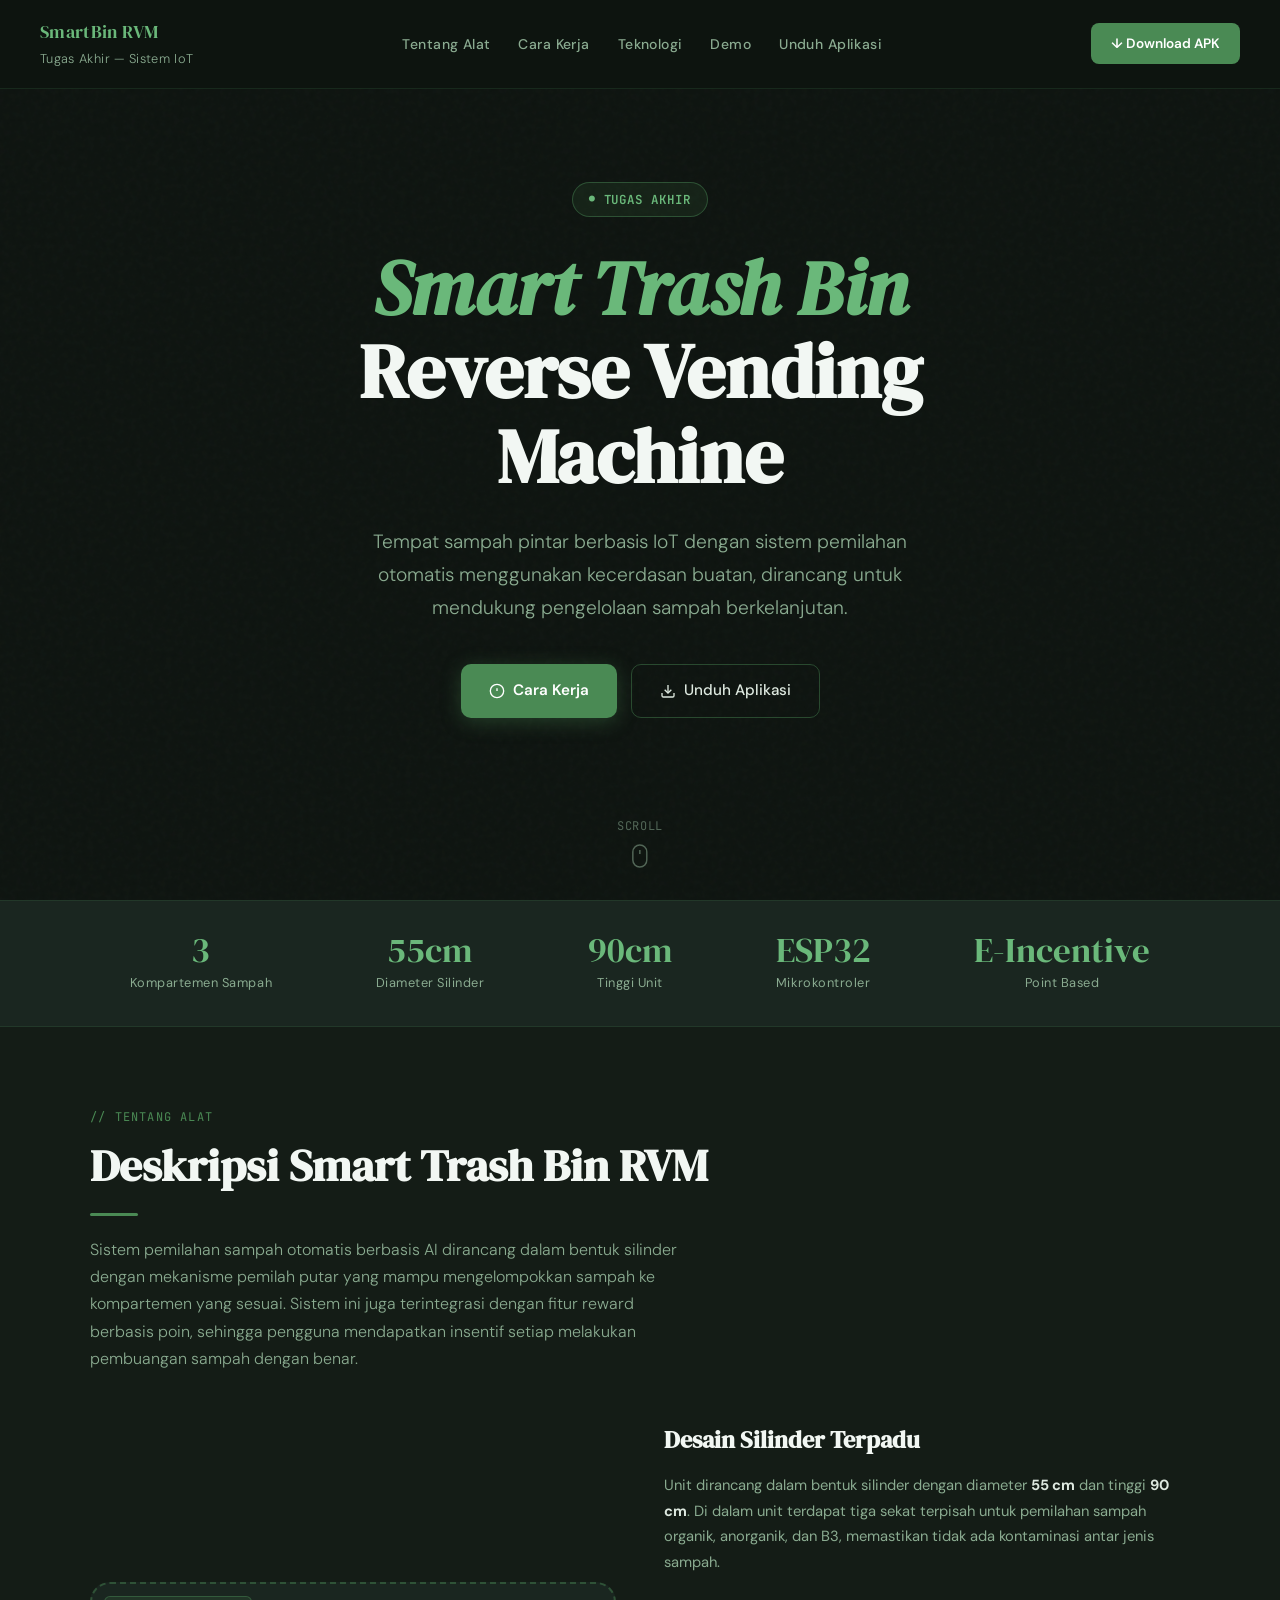
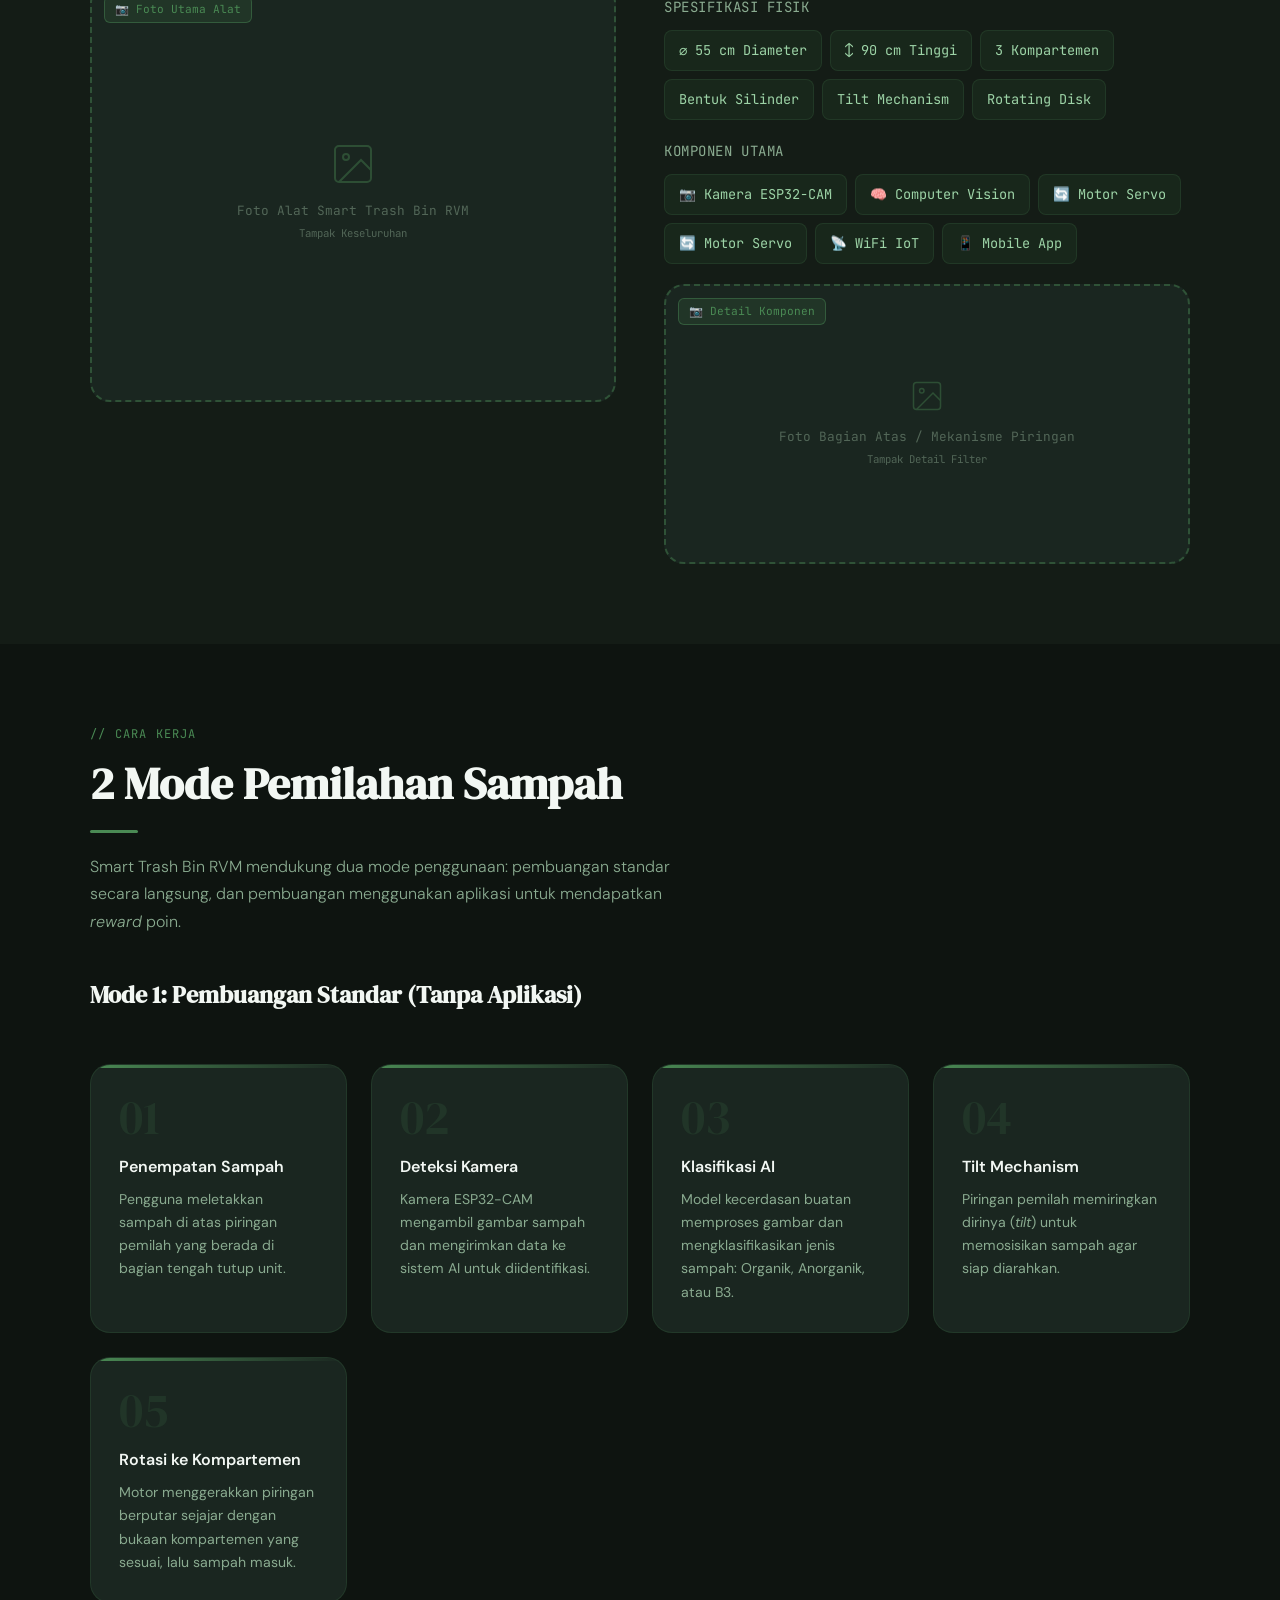
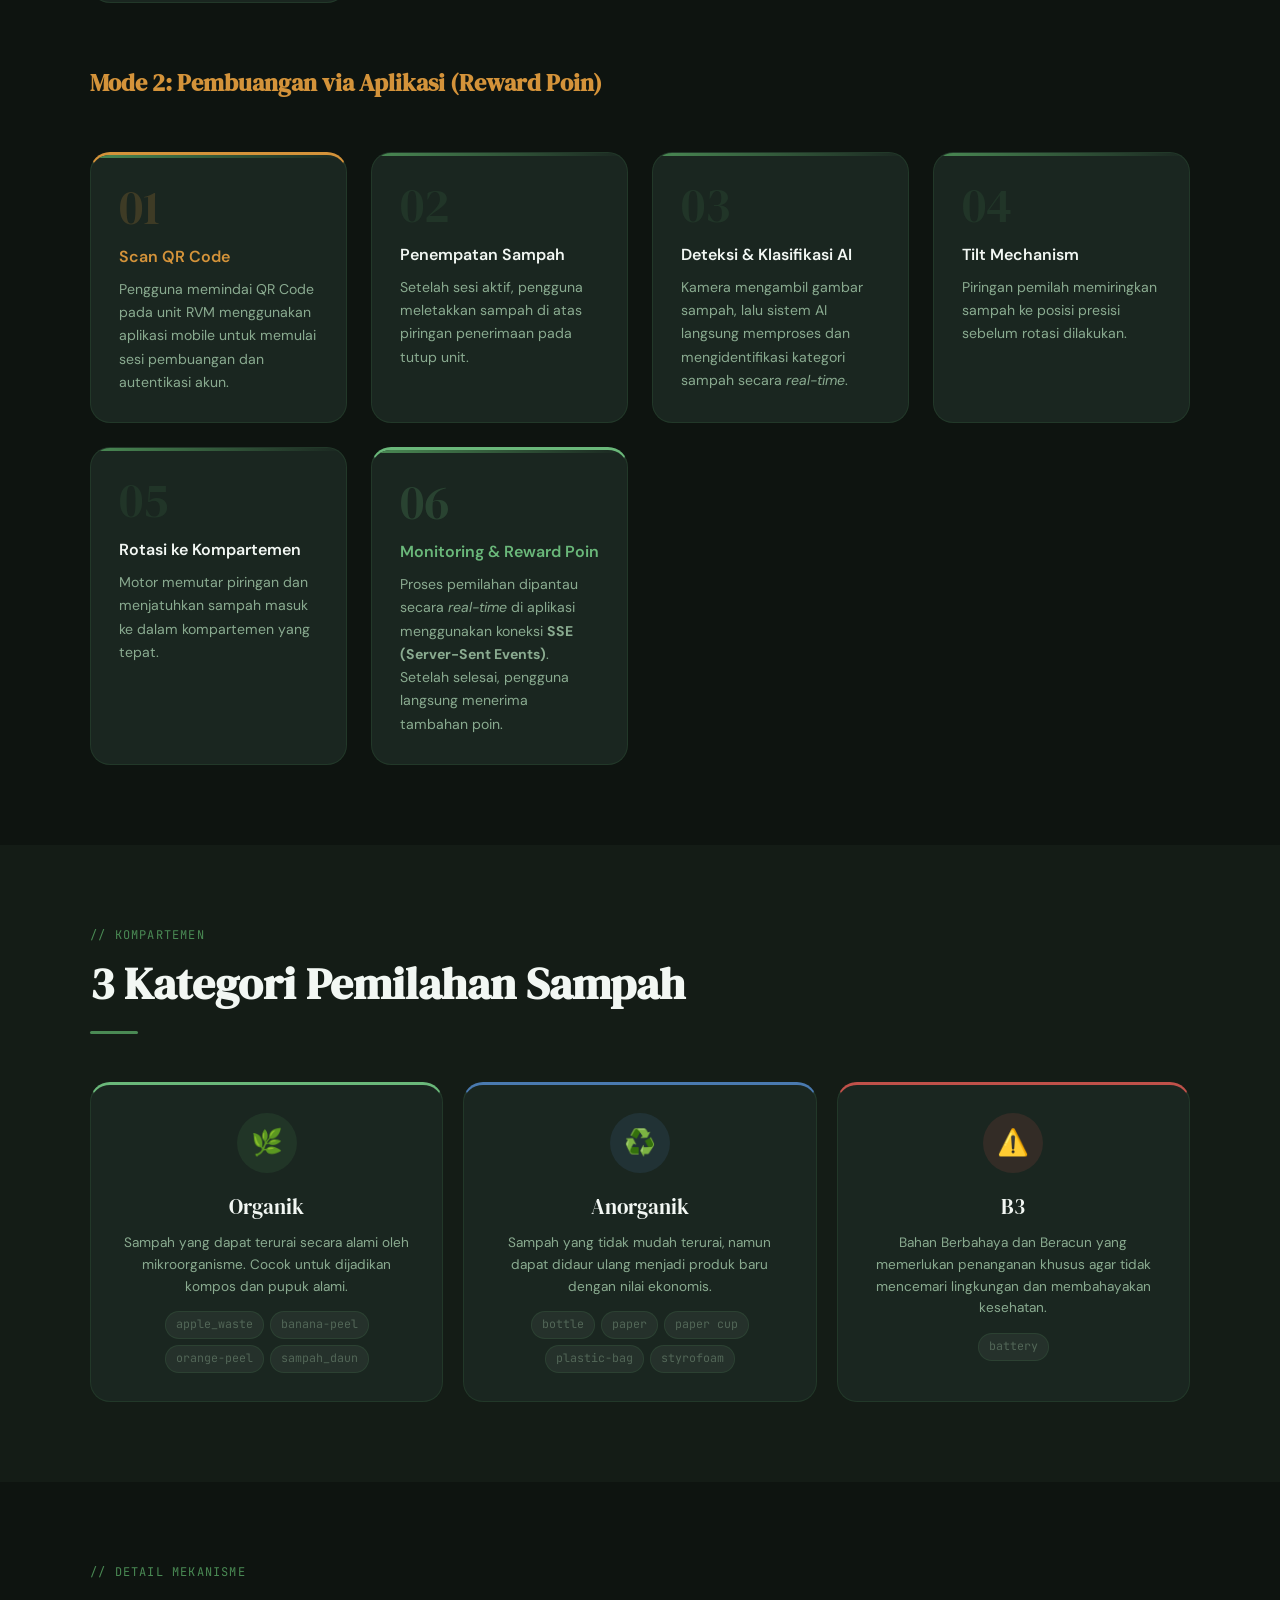
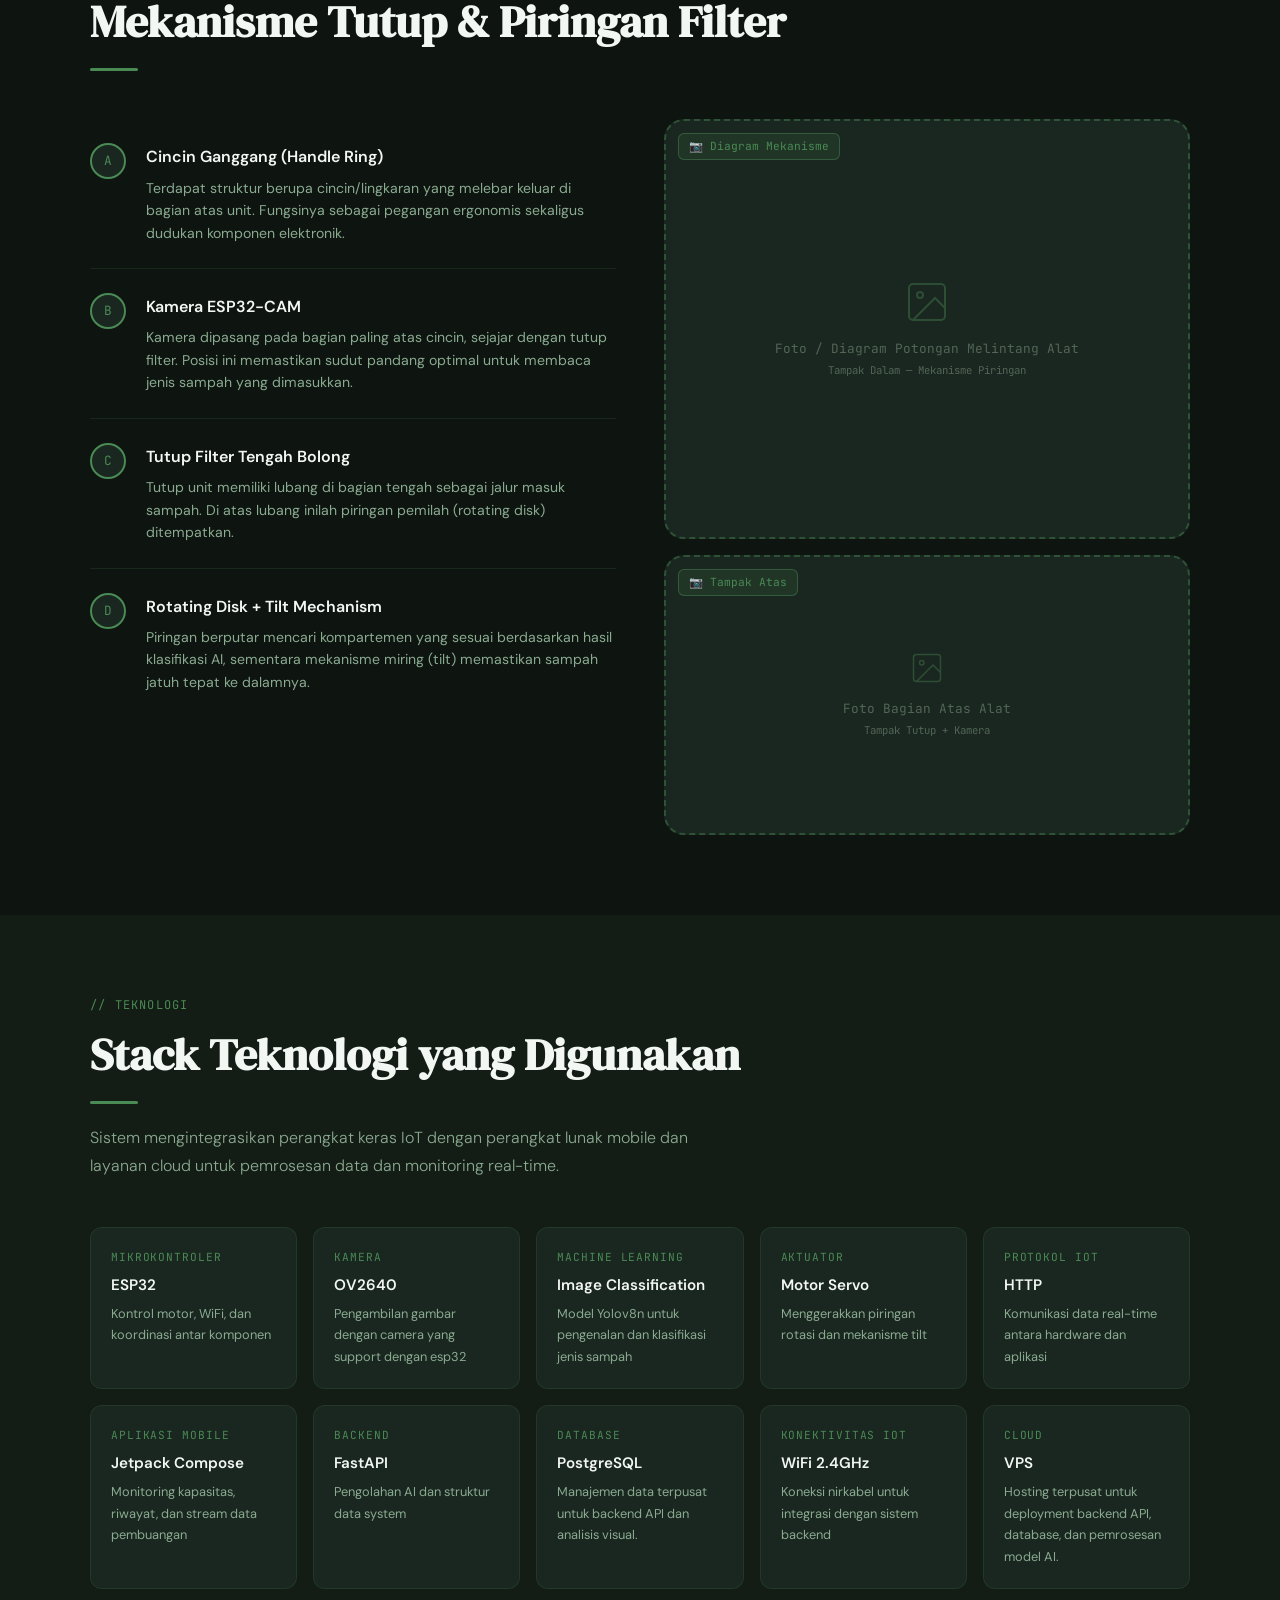
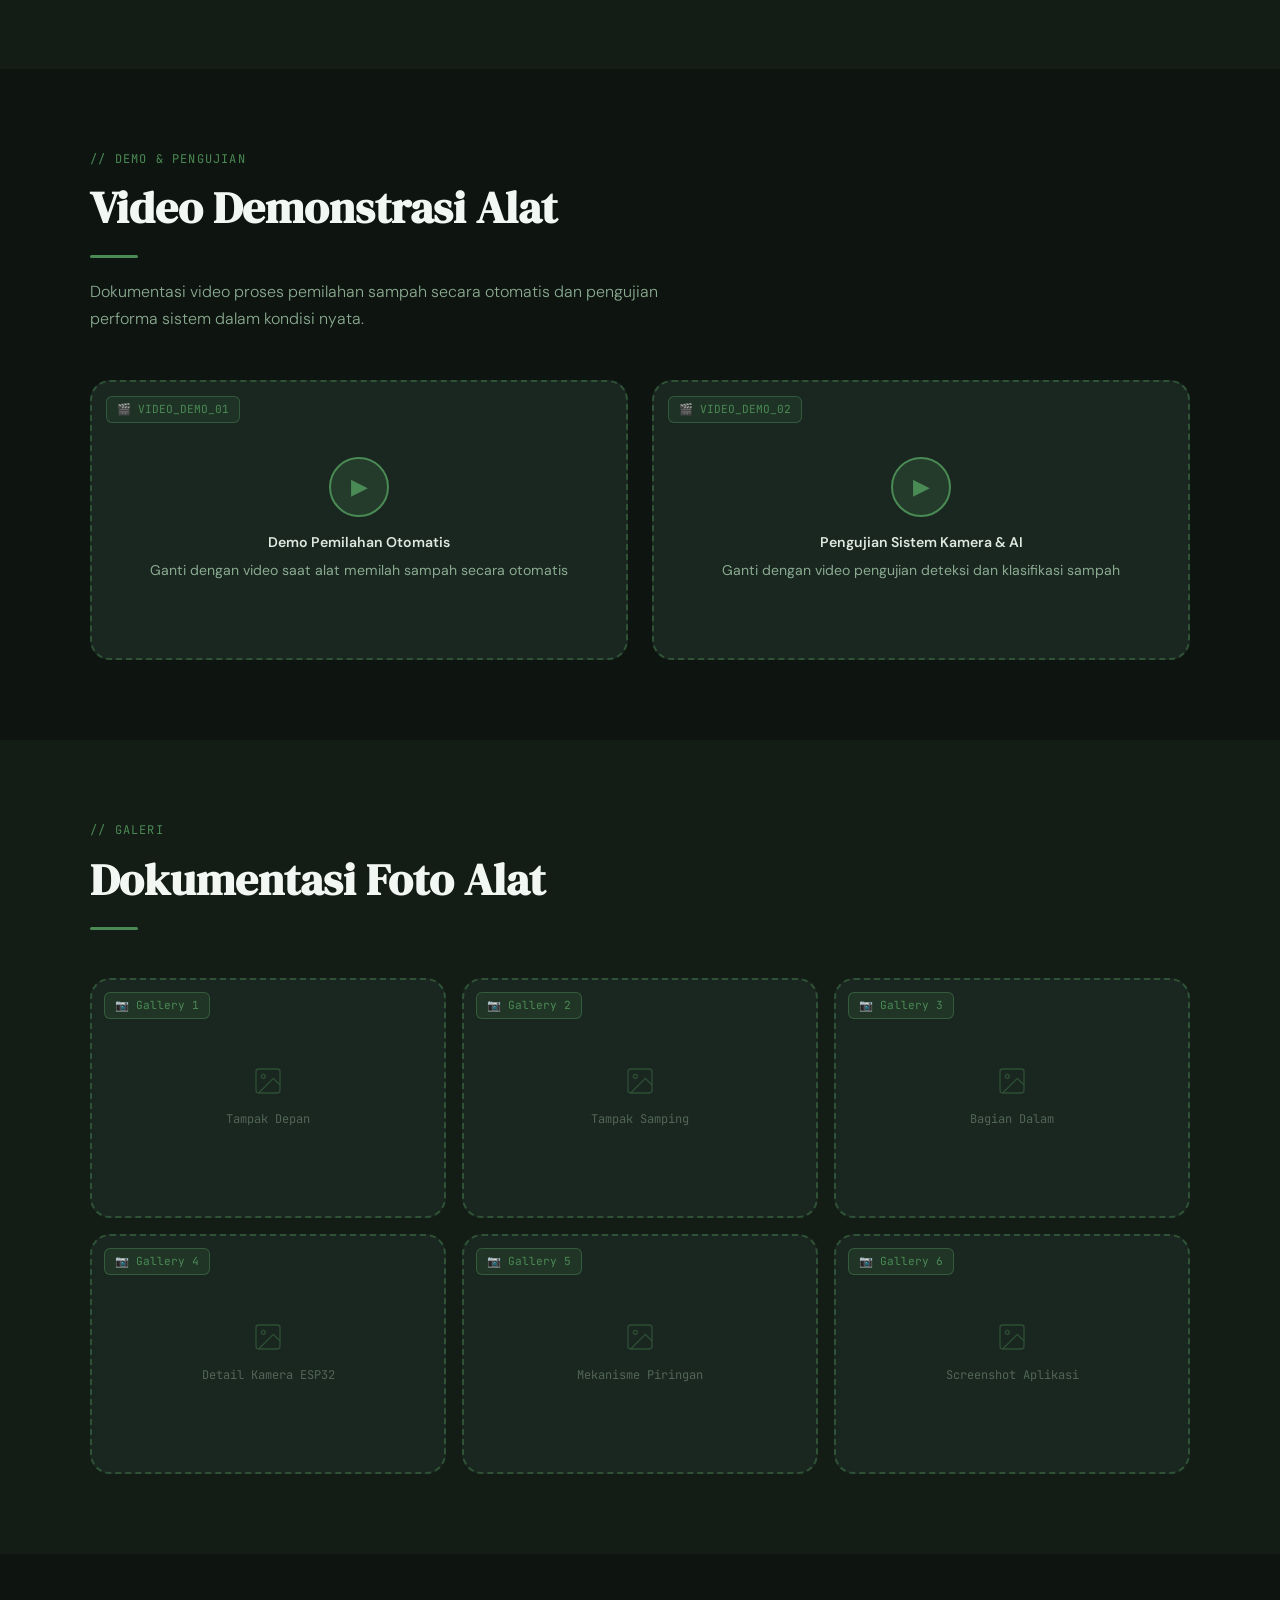
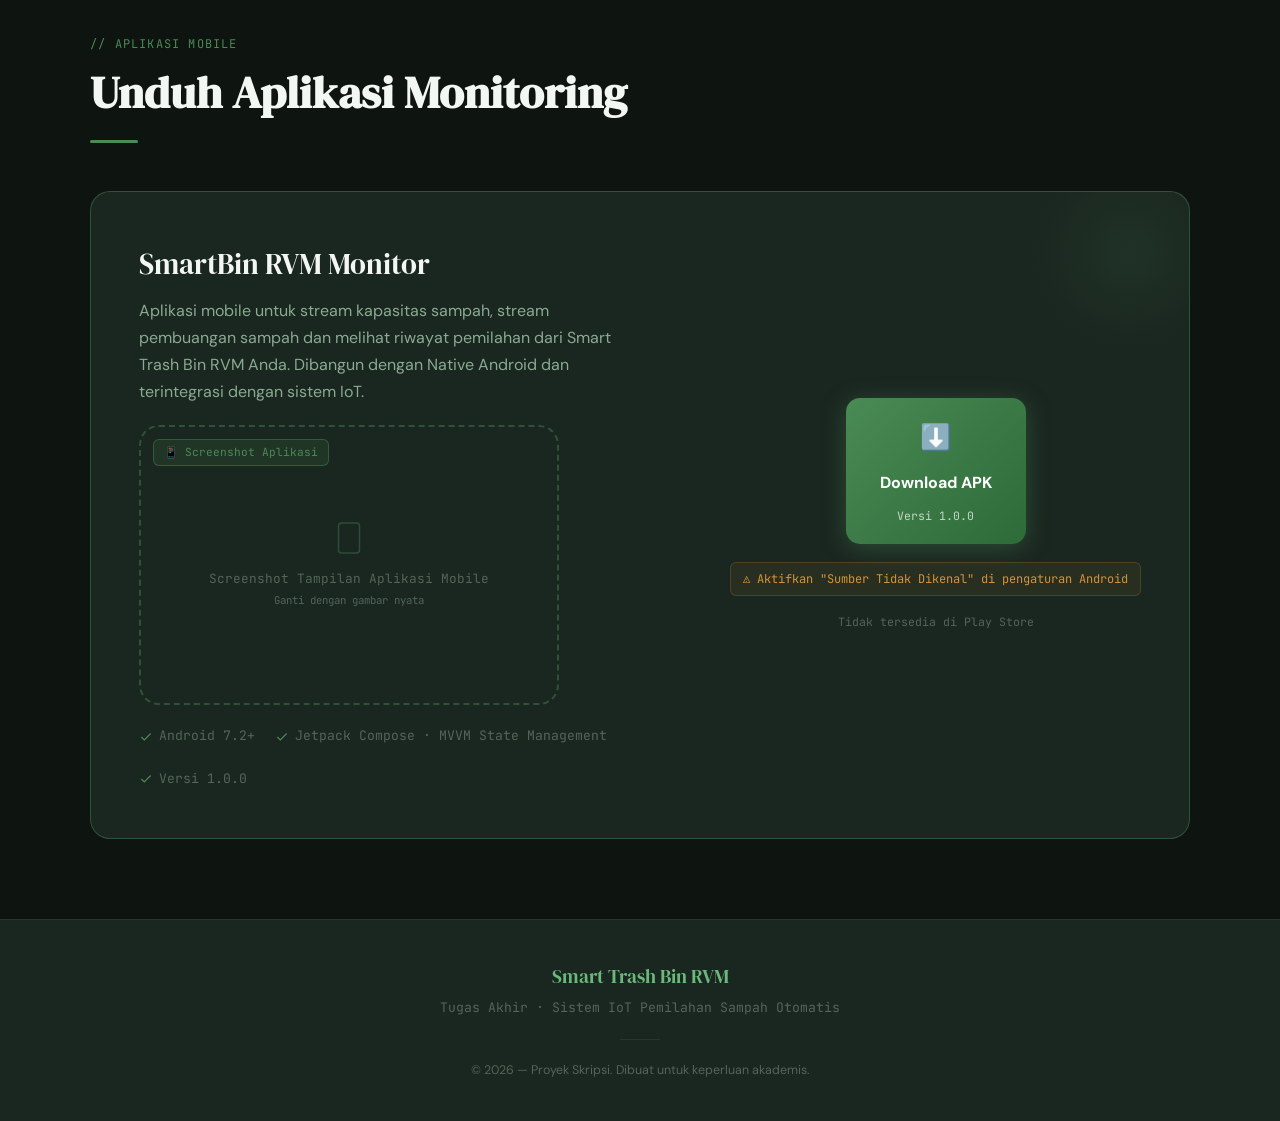
==== commit 6790510a: "add static landing with downloadable file apk" ====
--- a/web/index.html
+++ b/web/index.html
@@ -630,10 +630,10 @@
             </div>
 
             <div class="download-btn">
-                <a href="#" class="btn-download disabled" download title="Download APK Aplikasi">
-                    <span class="btn-download-icon">⏳</span>
-                    <span class="btn-download-text">Segera Hadir</span>
-                    <span class="btn-download-sub">10 - Mei - 2026</span>
+                <a href="app_release.apk" class="btn-download" download="BinPoin-v1.0.apk" title="Download APK Aplikasi">
+                    <span class="btn-download-icon">⬇️</span>
+                    <span class="btn-download-text">Download APK</span>
+                    <span class="btn-download-sub">Versi 1.0.0</span>
                 </a>
                 <div class="download-warning">
                     ⚠ Aktifkan "Sumber Tidak Dikenal" di pengaturan Android
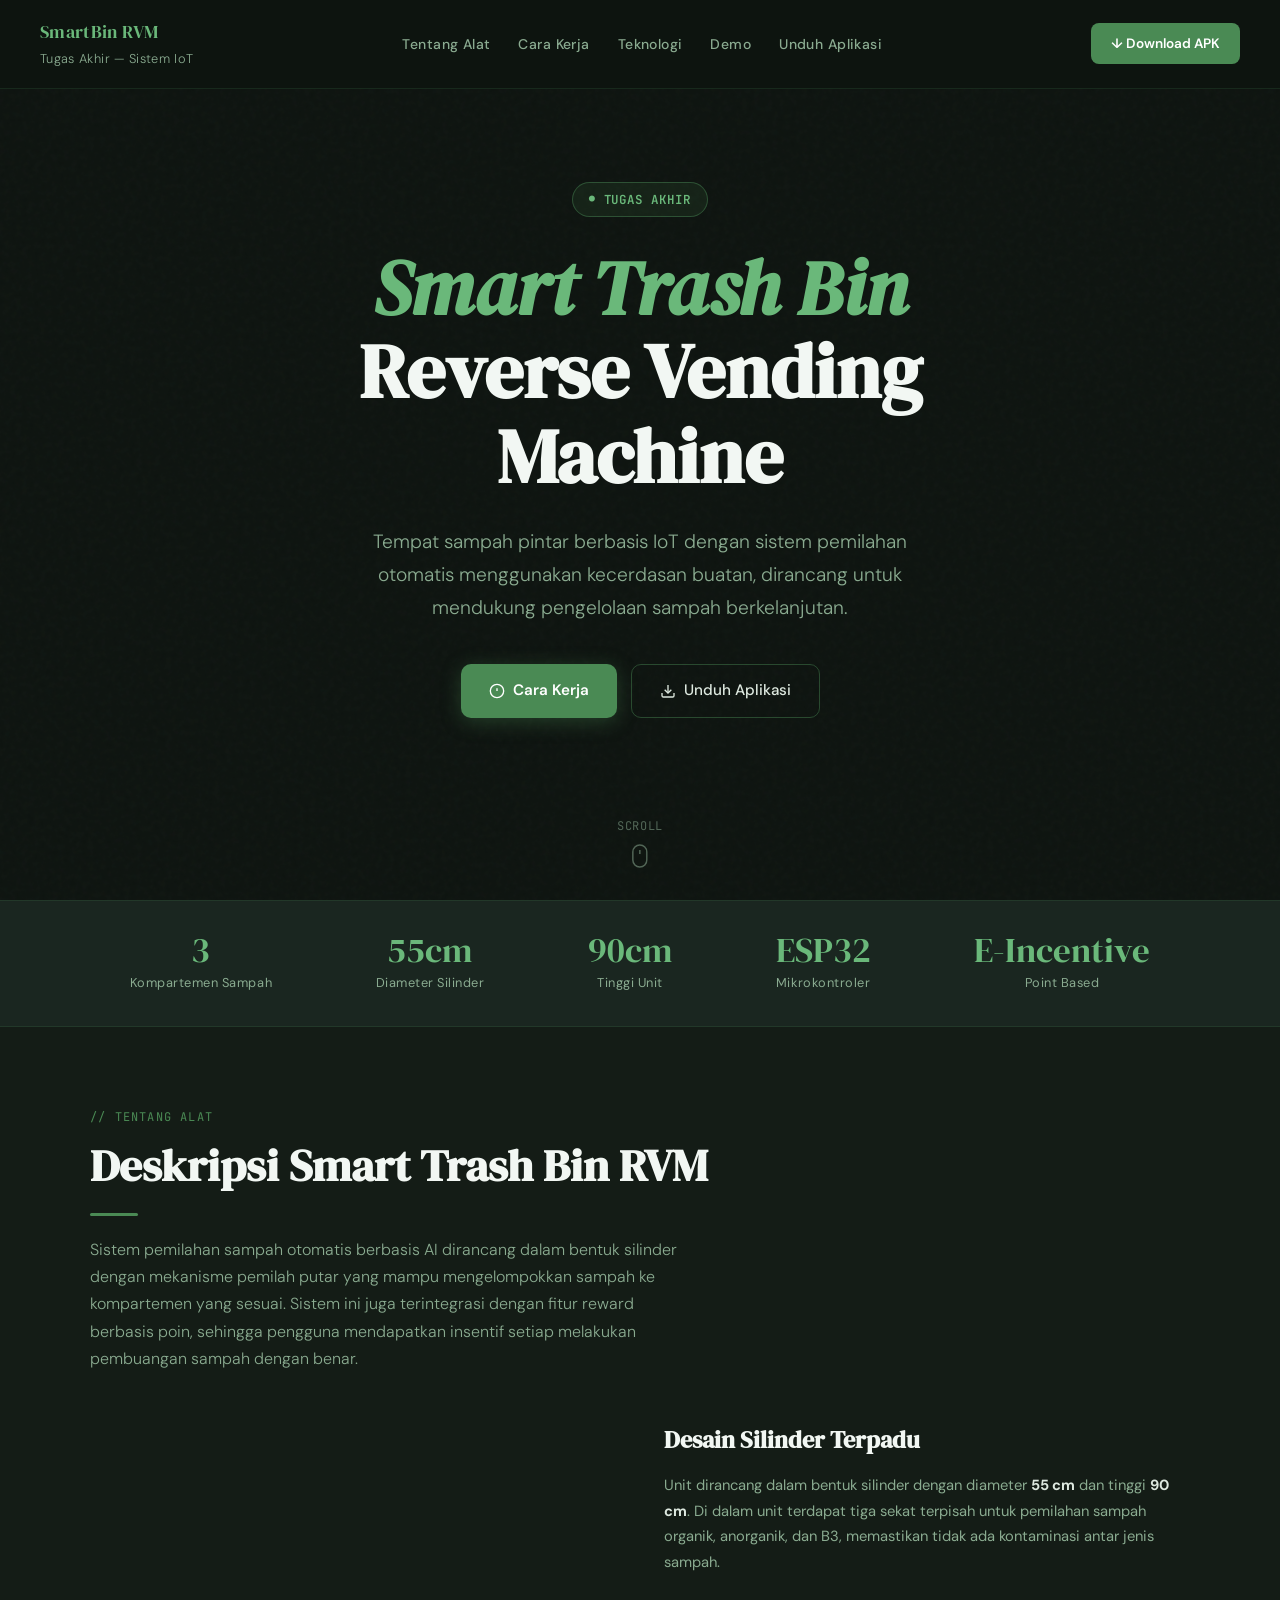
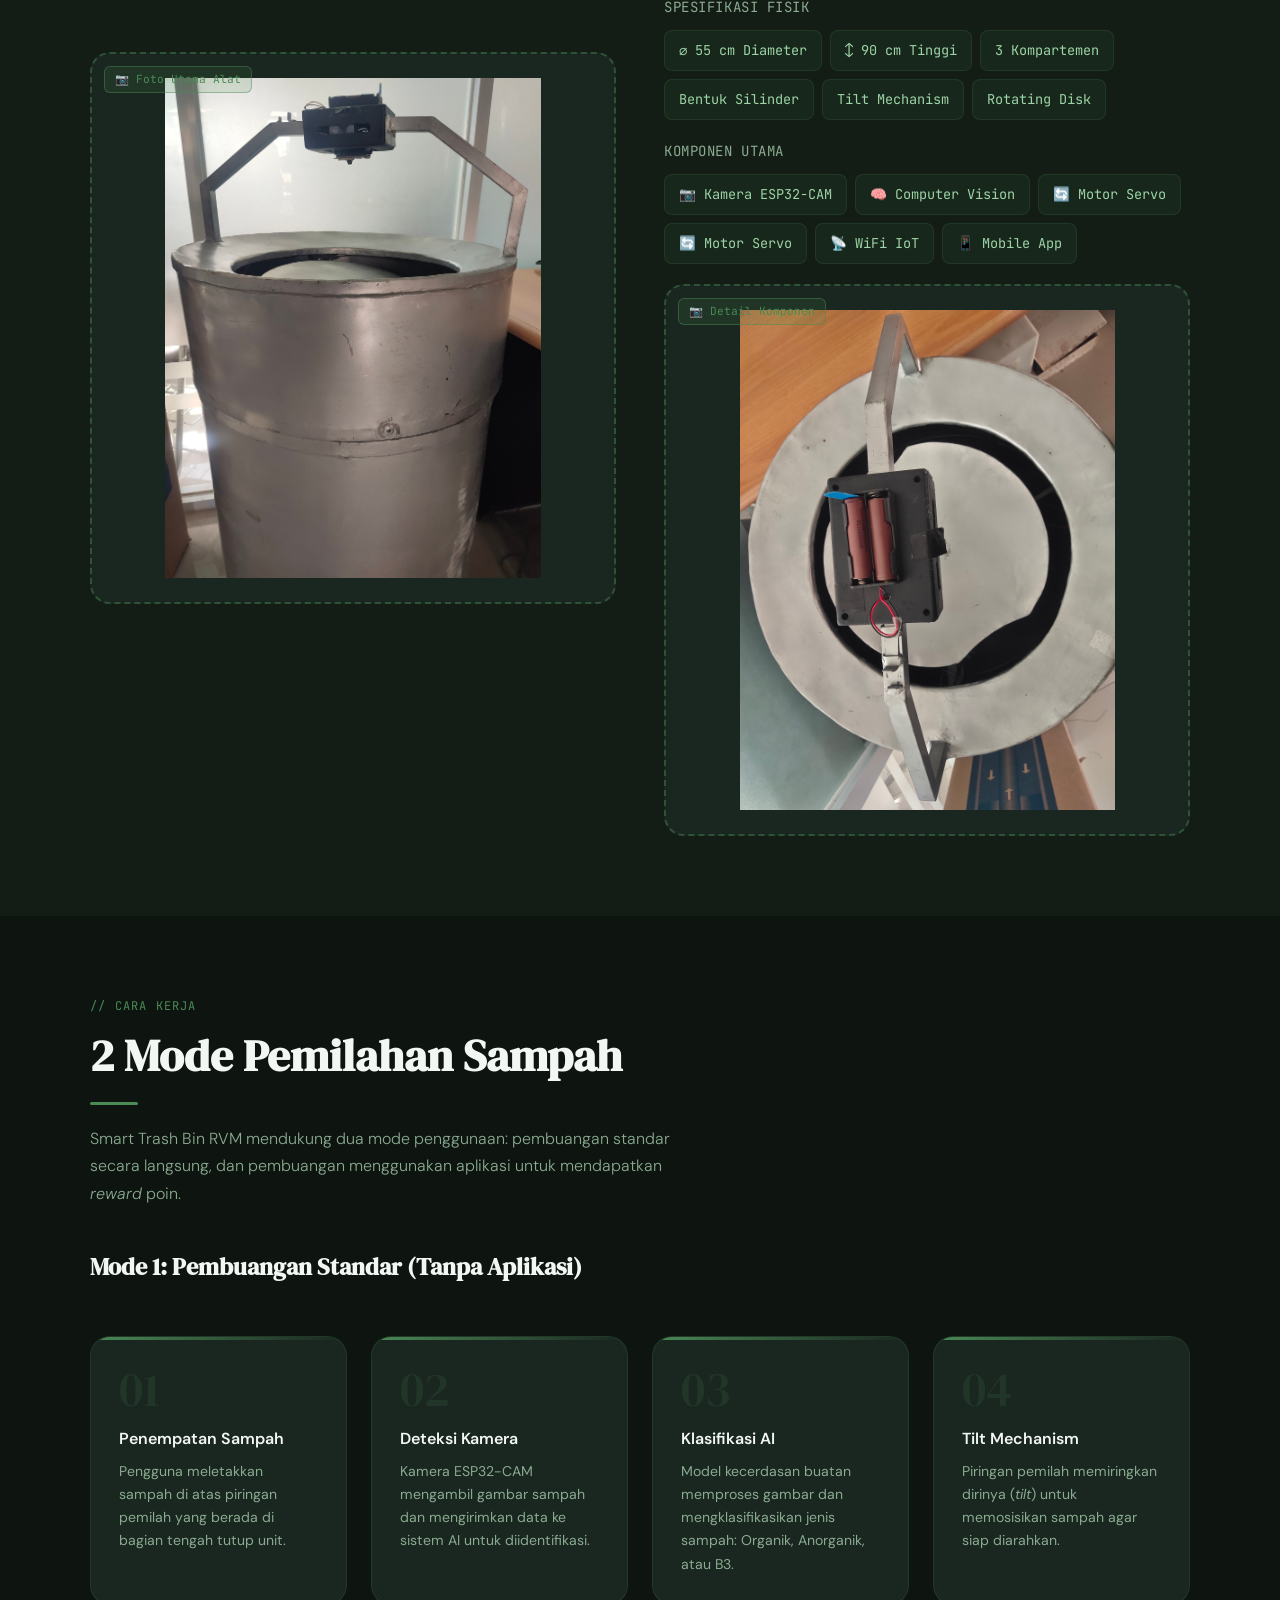
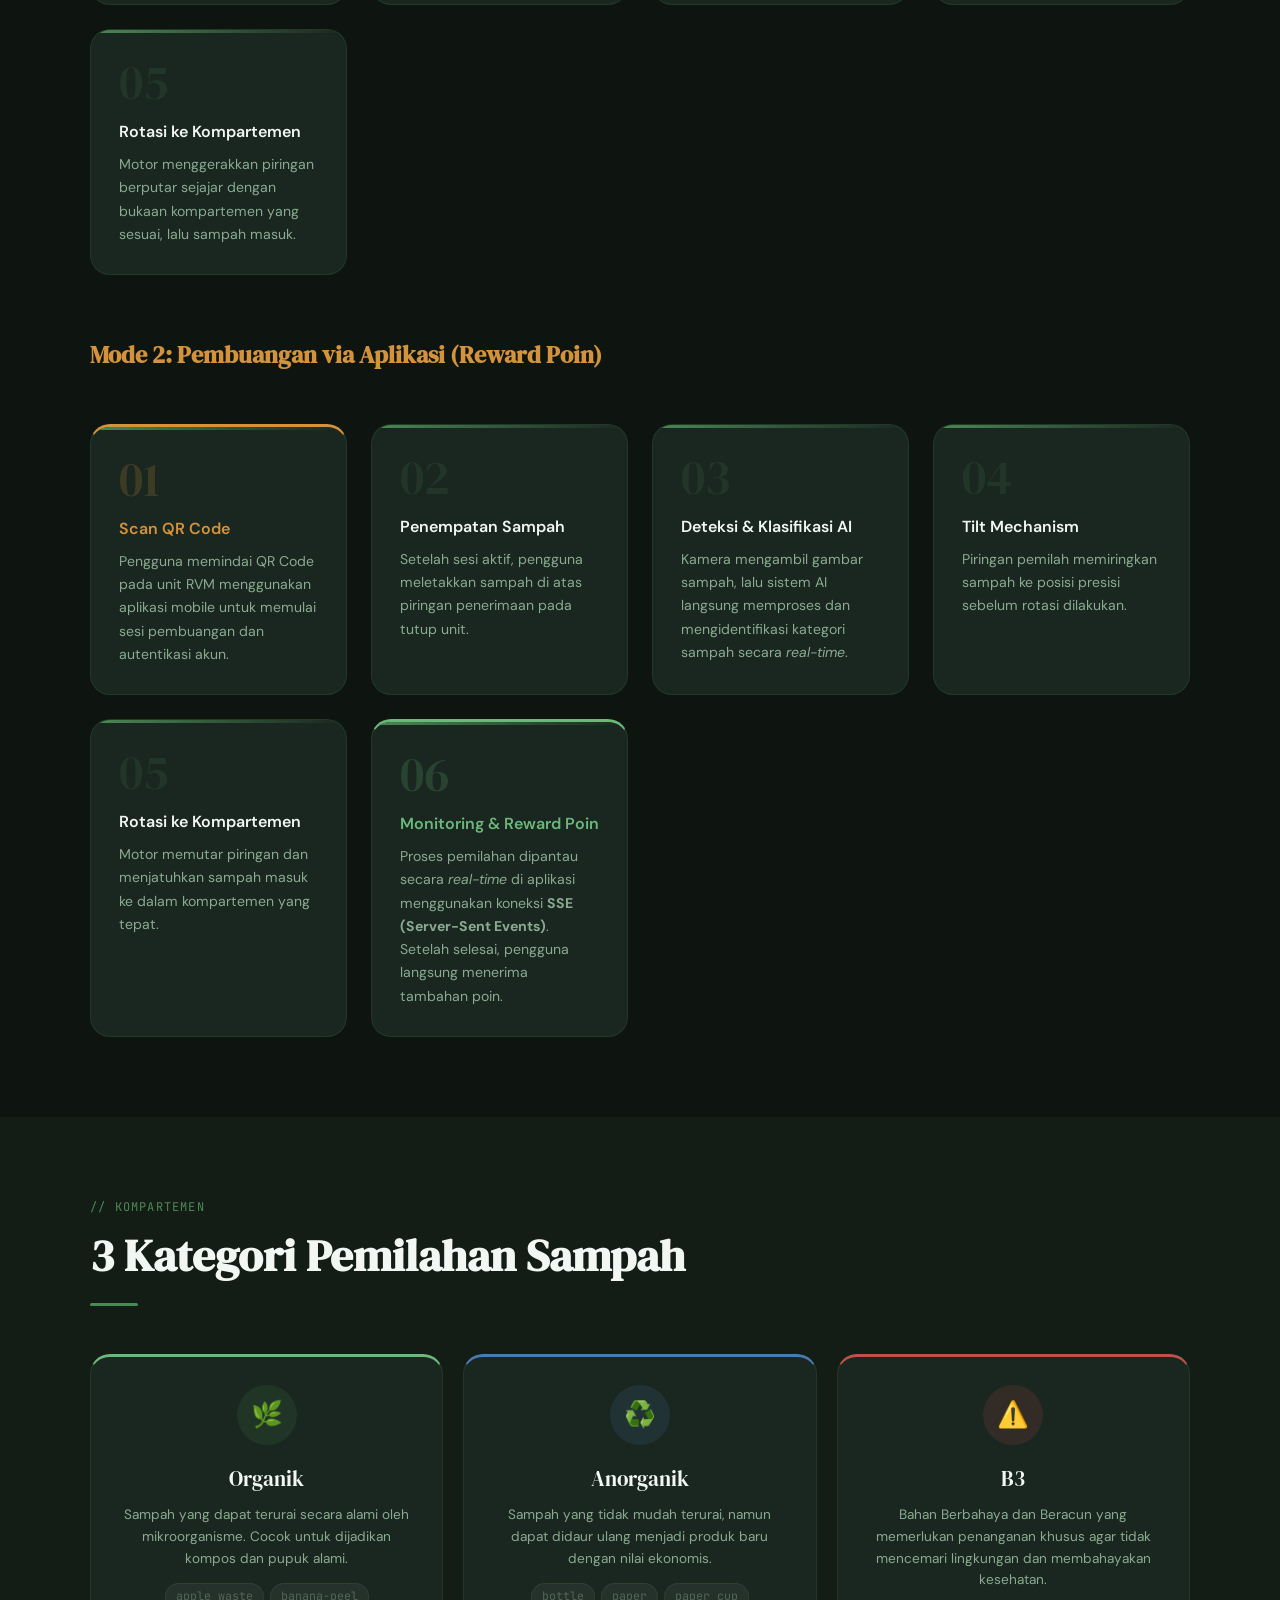
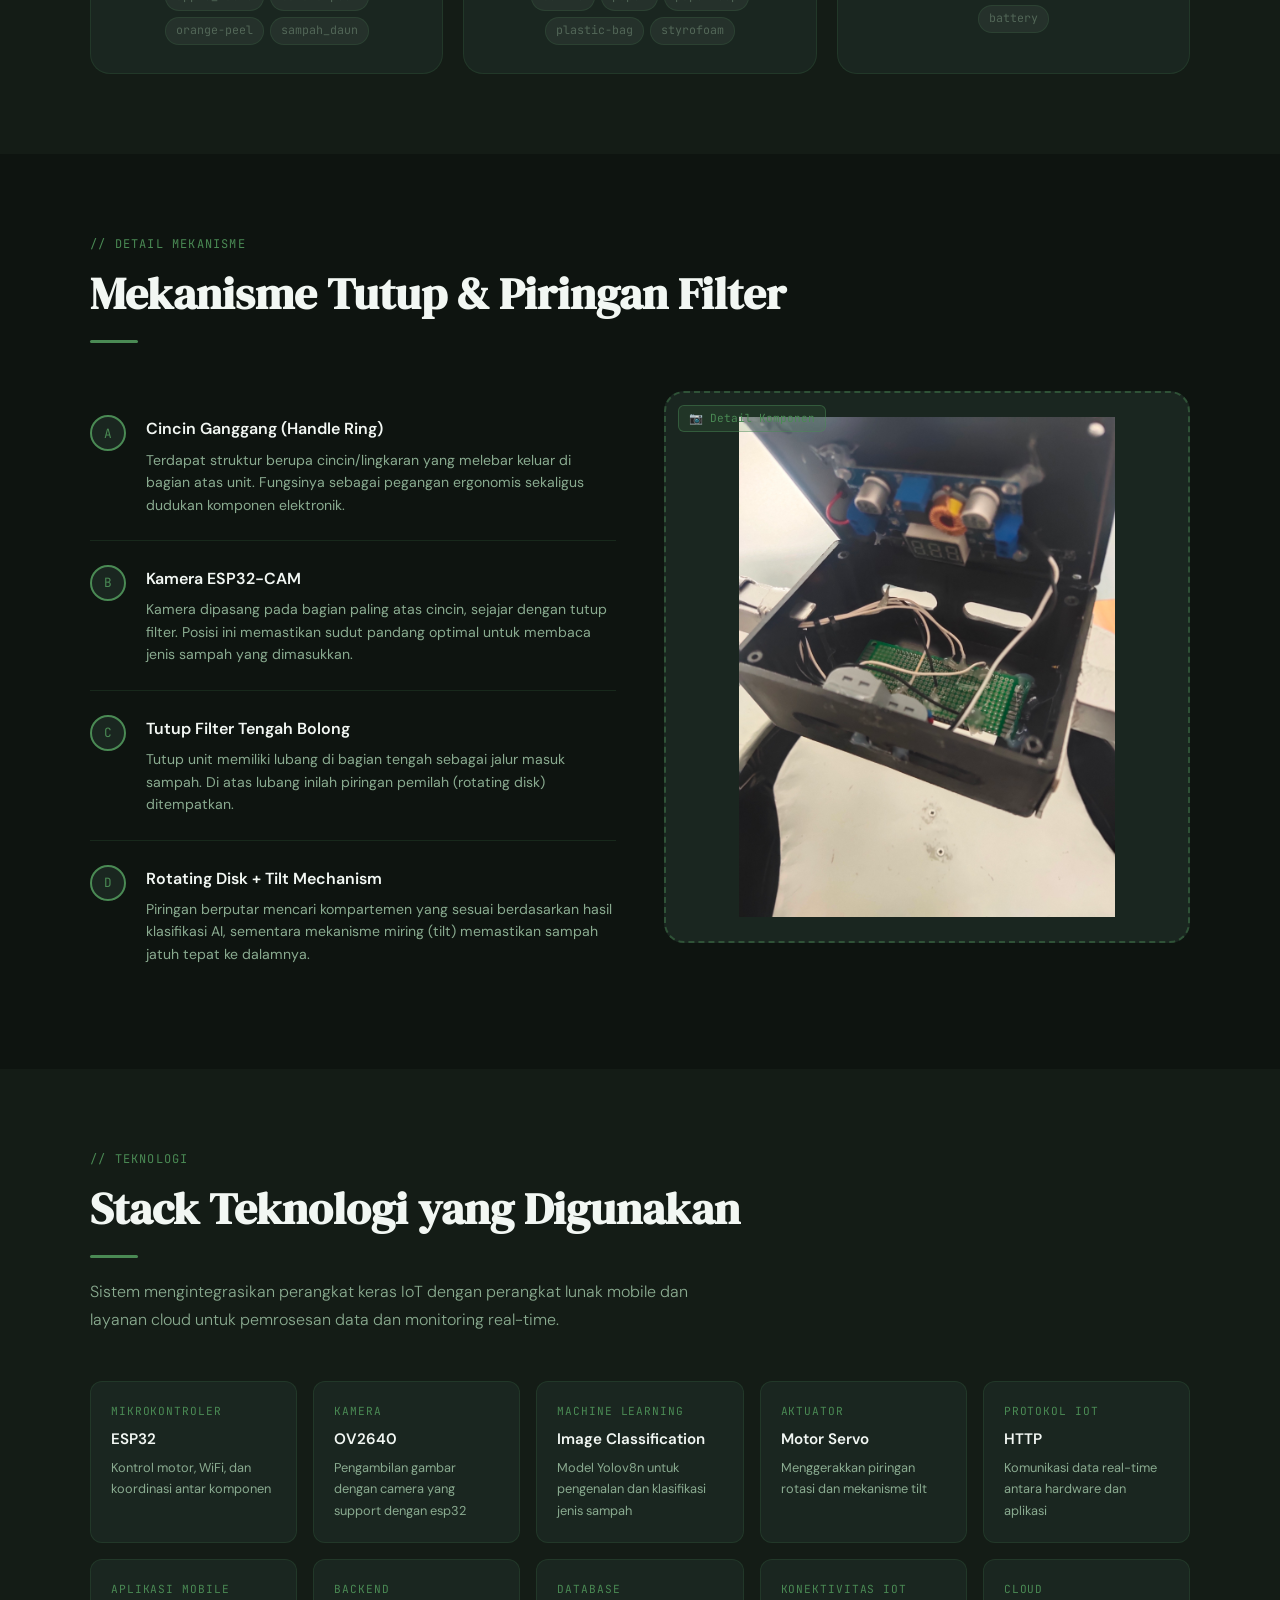
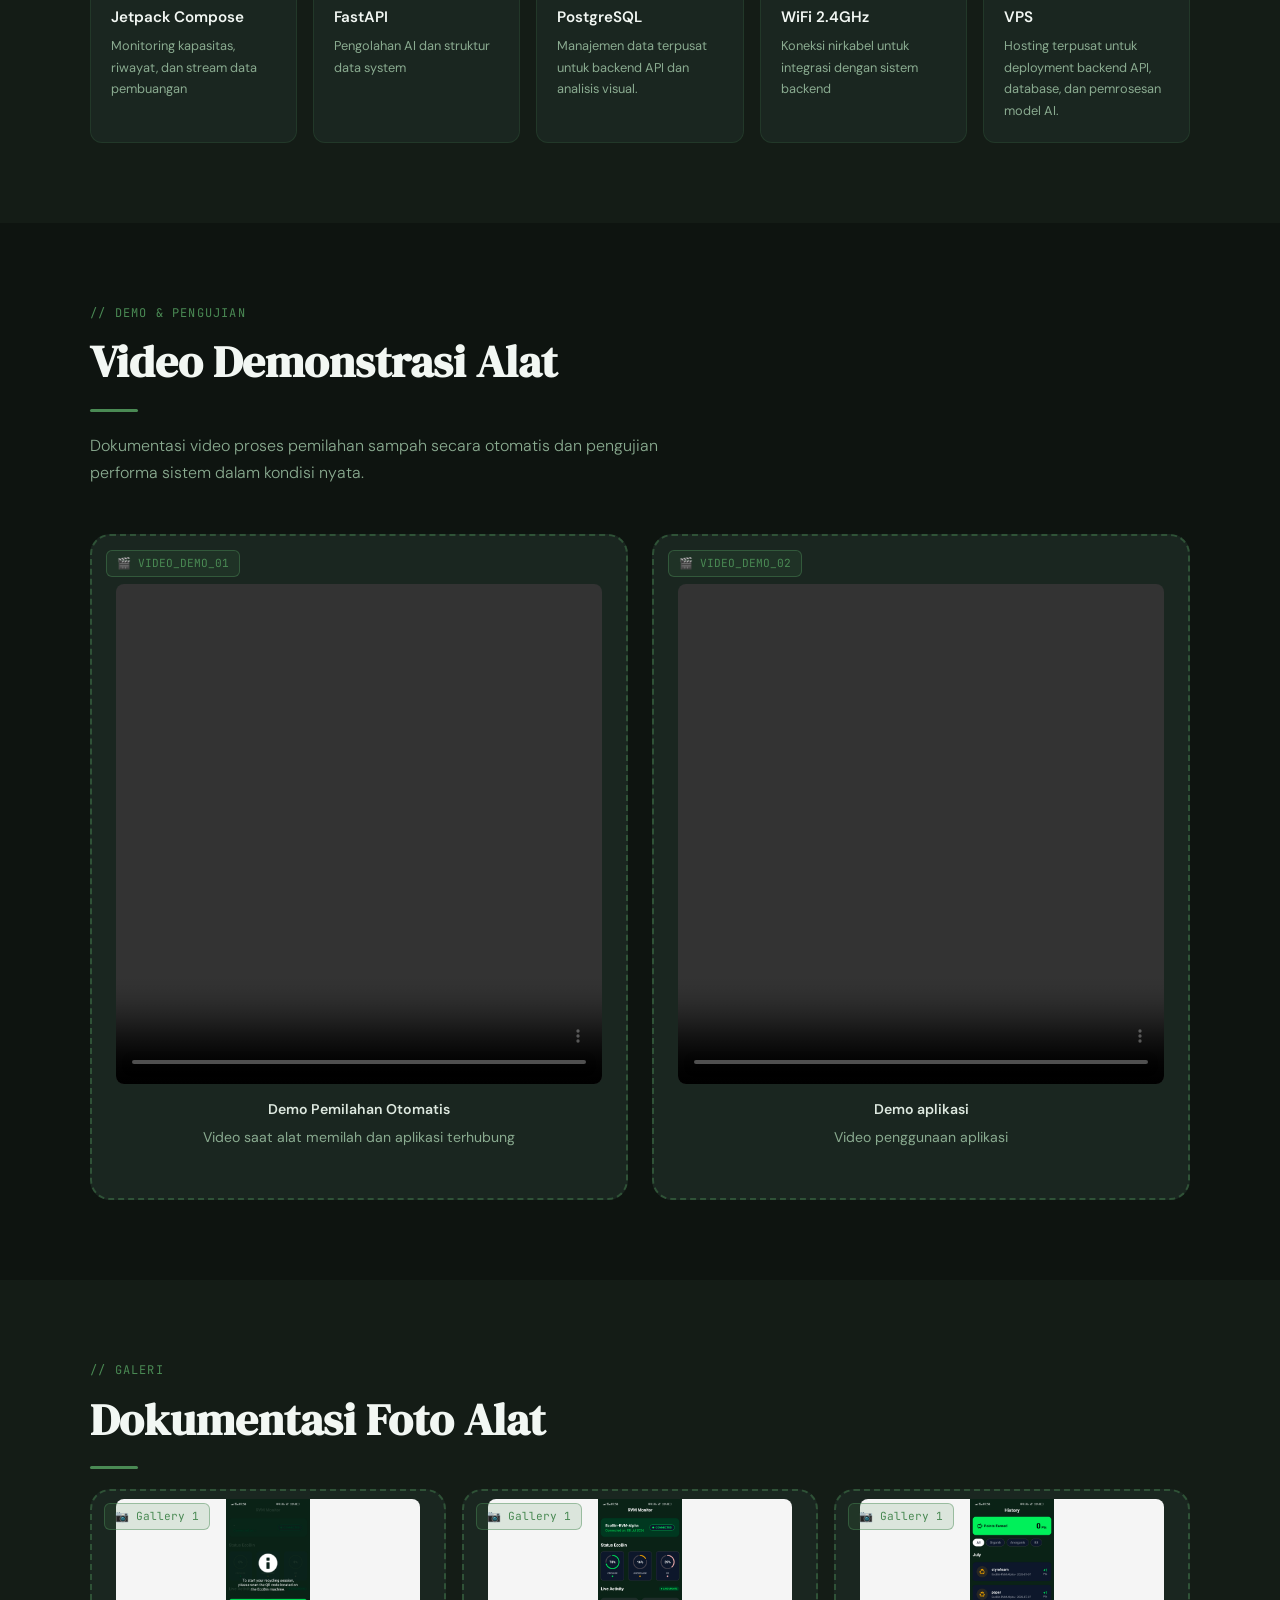
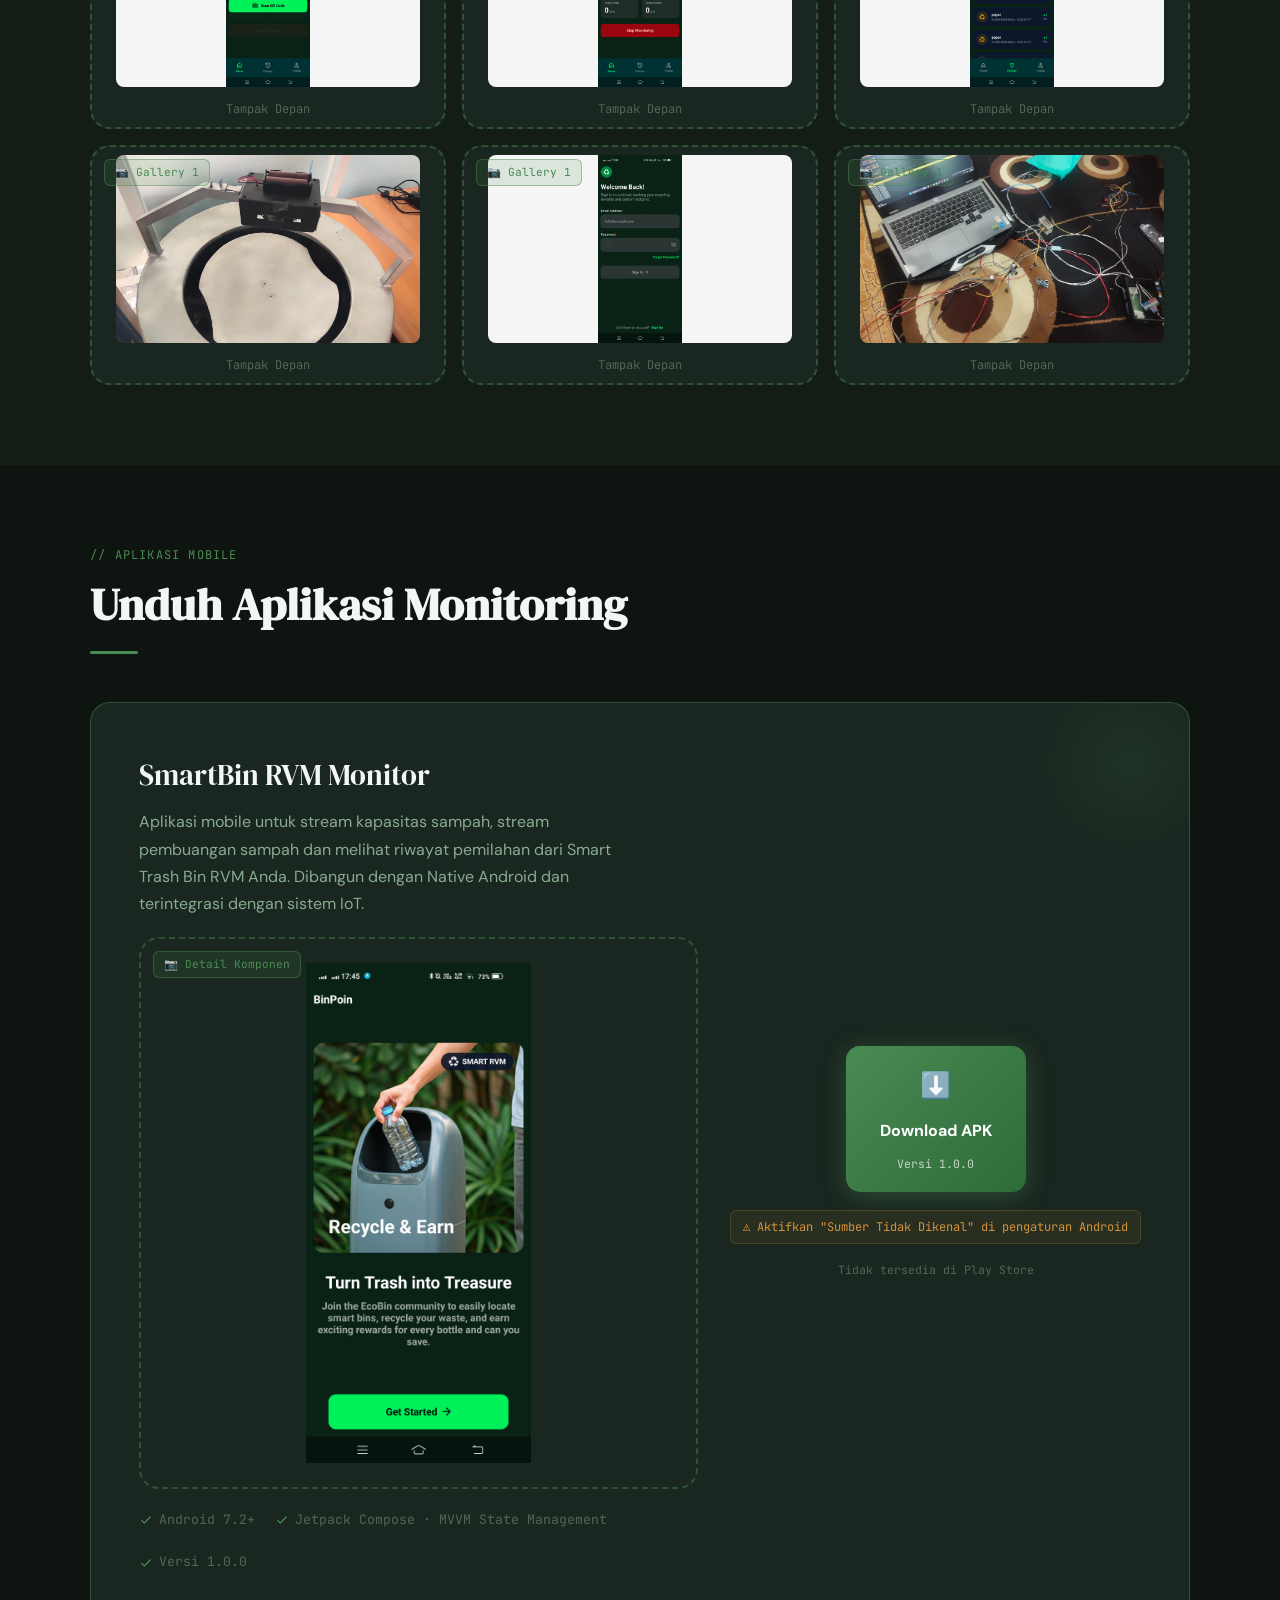
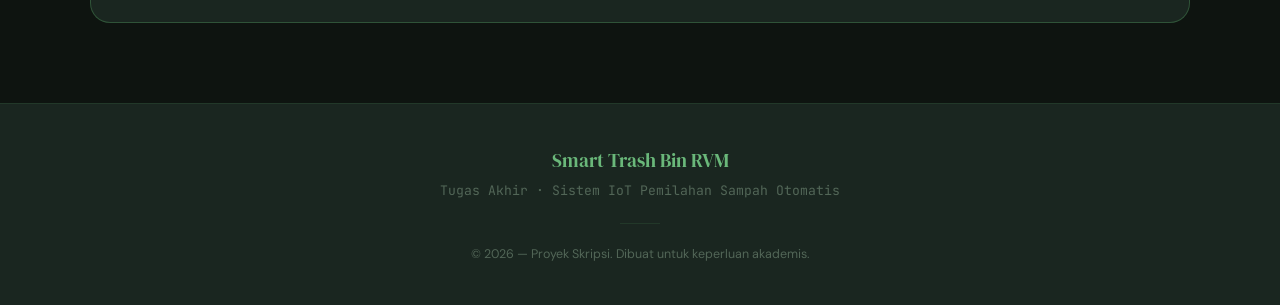
==== commit bc4410f2: "Replace placeholder images and videos with actual project media files" ====
--- a/web/index.html
+++ b/web/index.html
@@ -4,7 +4,7 @@
     <meta charset="UTF-8"/>
     <meta name="viewport" content="width=device-width, initial-scale=1.0"/>
     <title>Smart Trash Bin RVM — Tugas Akhir</title>
-
+    <link rel="icon" type="image/png" href="Logo_BinPoin.png"/>
     <link rel="preconnect" href="https://fonts.googleapis.com"/>
     <link rel="preconnect" href="https://fonts.gstatic.com" crossorigin/>
     <link href="https://fonts.googleapis.com/css2?family=DM+Serif+Display:ital@0;1&family=DM+Sans:wght@300;400;500;600&family=JetBrains+Mono:wght@400;500&display=swap"
@@ -104,15 +104,9 @@
         </p>
 
         <div class="device-grid" style="margin-top:48px;">
-            <div class="img-placeholder tall" title="Ganti dengan foto alat sebenarnya">
+            <div class="img-placeholder tall">
                 <div class="img-tag">📷 Foto Utama Alat</div>
-                <svg width="48" height="48" fill="none" viewBox="0 0 24 24" stroke="currentColor" stroke-width="1"
-                     color="#4a8a54">
-                    <rect x="3" y="3" width="18" height="18" rx="2"/>
-                    <circle cx="8.5" cy="8.5" r="1.5"/>
-                    <polyline points="21 15 16 10 5 21"/>
-                </svg>
-                <span>Foto Alat Smart Trash Bin RVM<br/><small>Tampak Keseluruhan</small></span>
+                <img src="foto_tampak_keseluruhan.jpg" alt="Foto Alat Smart Trash Bin RVM">
             </div>
 
             <div class="device-info fade-up">
@@ -156,15 +150,9 @@
                     </div>
                 </div>
 
-                <div class="img-placeholder medium" title="Ganti dengan foto detail komponen">
+                <div class="img-placeholder medium">
                     <div class="img-tag">📷 Detail Komponen</div>
-                    <svg width="36" height="36" fill="none" viewBox="0 0 24 24" stroke="currentColor" stroke-width="1"
-                         color="#4a8a54">
-                        <rect x="3" y="3" width="18" height="18" rx="2"/>
-                        <circle cx="8.5" cy="8.5" r="1.5"/>
-                        <polyline points="21 15 16 10 5 21"/>
-                    </svg>
-                    <span>Foto Bagian Atas / Mekanisme Piringan<br/><small>Tampak Detail Filter</small></span>
+                    <img src="foto_bagian_atas.jpg" alt="Foto Bagian Atas / Mekanisme Piringan">
                 </div>
             </div>
         </div>
@@ -377,25 +365,9 @@
             </div>
 
             <div style="display:flex; flex-direction:column; gap:16px;">
-                <div class="img-placeholder tall" title="Ganti dengan foto/diagram mekanisme">
-                    <div class="img-tag">📷 Diagram Mekanisme</div>
-                    <svg width="48" height="48" fill="none" viewBox="0 0 24 24" stroke="currentColor" stroke-width="1"
-                         color="#4a8a54">
-                        <rect x="3" y="3" width="18" height="18" rx="2"/>
-                        <circle cx="8.5" cy="8.5" r="1.5"/>
-                        <polyline points="21 15 16 10 5 21"/>
-                    </svg>
-                    <span>Foto / Diagram Potongan Melintang Alat<br/><small>Tampak Dalam — Mekanisme Piringan</small></span>
-                </div>
                 <div class="img-placeholder medium">
-                    <div class="img-tag">📷 Tampak Atas</div>
-                    <svg width="36" height="36" fill="none" viewBox="0 0 24 24" stroke="currentColor" stroke-width="1"
-                         color="#4a8a54">
-                        <rect x="3" y="3" width="18" height="18" rx="2"/>
-                        <circle cx="8.5" cy="8.5" r="1.5"/>
-                        <polyline points="21 15 16 10 5 21"/>
-                    </svg>
-                    <span>Foto Bagian Atas Alat<br/><small>Tampak Tutup + Kamera</small></span>
+                    <div class="img-tag">📷 Detail Komponen</div>
+                    <img src="foto_dalam_alat.jpg" alt="Foto Bagian Atas / Mekanisme Piringan">
                 </div>
             </div>
         </div>
@@ -478,20 +450,26 @@
             performa sistem dalam kondisi nyata.
         </p>
         <div class="video-grid fade-up delay-1">
-            <div class="video-placeholder" title="Tambahkan video demo di sini">
+            <div class="video-placeholder">
                 <div class="video-tag">🎬 VIDEO_DEMO_01</div>
-                <div class="video-play">▶</div>
+                <video controls>
+                    <source src="video%20demo%20skripsi.mp4" type="video/mp4">
+                    Browser tidak mendukung video.
+                </video>
                 <div class="video-label">
                     <strong>Demo Pemilahan Otomatis</strong>
-                    Ganti dengan video saat alat memilah sampah secara otomatis
-                </div>
-            </div>
-            <div class="video-placeholder" title="Tambahkan video pengujian di sini">
+                    Video saat alat memilah dan aplikasi terhubung
+                </div>
+            </div>
+            <div class="video-placeholder">
                 <div class="video-tag">🎬 VIDEO_DEMO_02</div>
-                <div class="video-play">▶</div>
+                <video controls>
+                    <source src="bukti_expired_refreshtoken.mp4" type="video/mp4">
+                    Browser tidak mendukung video.
+                </video>
                 <div class="video-label">
-                    <strong>Pengujian Sistem Kamera & AI</strong>
-                    Ganti dengan video pengujian deteksi dan klasifikasi sampah
+                    <strong>Demo aplikasi</strong>
+                    Video penggunaan aplikasi
                 </div>
             </div>
         </div>
@@ -507,73 +485,43 @@
             <div class="gallery-item">
                 <div class="img-placeholder wide">
                     <div class="img-tag">📷 Gallery 1</div>
-                    <svg width="32" height="32" fill="none" viewBox="0 0 24 24" stroke="currentColor" stroke-width="1"
-                         color="#4a8a54">
-                        <rect x="3" y="3" width="18" height="18" rx="2"/>
-                        <circle cx="8.5" cy="8.5" r="1.5"/>
-                        <polyline points="21 15 16 10 5 21"/>
-                    </svg>
+                    <img class="app-image" src="tampilan_home1.jpg" alt="Tampak Depan">
                     <span style="font-size:.75rem">Tampak Depan</span>
                 </div>
             </div>
             <div class="gallery-item">
                 <div class="img-placeholder wide">
-                    <div class="img-tag">📷 Gallery 2</div>
-                    <svg width="32" height="32" fill="none" viewBox="0 0 24 24" stroke="currentColor" stroke-width="1"
-                         color="#4a8a54">
-                        <rect x="3" y="3" width="18" height="18" rx="2"/>
-                        <circle cx="8.5" cy="8.5" r="1.5"/>
-                        <polyline points="21 15 16 10 5 21"/>
-                    </svg>
-                    <span style="font-size:.75rem">Tampak Samping</span>
+                    <div class="img-tag">📷 Gallery 1</div>
+                    <img  class="app-image" src="tampilan_home2.jpg" alt="Tampak Depan">
+                    <span style="font-size:.75rem">Tampak Depan</span>
                 </div>
             </div>
             <div class="gallery-item">
                 <div class="img-placeholder wide">
-                    <div class="img-tag">📷 Gallery 3</div>
-                    <svg width="32" height="32" fill="none" viewBox="0 0 24 24" stroke="currentColor" stroke-width="1"
-                         color="#4a8a54">
-                        <rect x="3" y="3" width="18" height="18" rx="2"/>
-                        <circle cx="8.5" cy="8.5" r="1.5"/>
-                        <polyline points="21 15 16 10 5 21"/>
-                    </svg>
-                    <span style="font-size:.75rem">Bagian Dalam</span>
+                    <div class="img-tag">📷 Gallery 1</div>
+                    <img class="app-image" src="history_page.jpg" alt="Tampak Depan">
+                    <span style="font-size:.75rem">Tampak Depan</span>
                 </div>
             </div>
             <div class="gallery-item">
                 <div class="img-placeholder wide">
-                    <div class="img-tag">📷 Gallery 4</div>
-                    <svg width="32" height="32" fill="none" viewBox="0 0 24 24" stroke="currentColor" stroke-width="1"
-                         color="#4a8a54">
-                        <rect x="3" y="3" width="18" height="18" rx="2"/>
-                        <circle cx="8.5" cy="8.5" r="1.5"/>
-                        <polyline points="21 15 16 10 5 21"/>
-                    </svg>
-                    <span style="font-size:.75rem">Detail Kamera ESP32</span>
+                    <div class="img-tag">📷 Gallery 1</div>
+                    <img src="foto_alat_serong.jpg" alt="Tampak Depan">
+                    <span style="font-size:.75rem">Tampak Depan</span>
                 </div>
             </div>
             <div class="gallery-item">
                 <div class="img-placeholder wide">
-                    <div class="img-tag">📷 Gallery 5</div>
-                    <svg width="32" height="32" fill="none" viewBox="0 0 24 24" stroke="currentColor" stroke-width="1"
-                         color="#4a8a54">
-                        <rect x="3" y="3" width="18" height="18" rx="2"/>
-                        <circle cx="8.5" cy="8.5" r="1.5"/>
-                        <polyline points="21 15 16 10 5 21"/>
-                    </svg>
-                    <span style="font-size:.75rem">Mekanisme Piringan</span>
+                    <div class="img-tag">📷 Gallery 1</div>
+                    <img class="app-image" src="tampilan%20login.jpg" alt="Tampak Depan">
+                    <span style="font-size:.75rem">Tampak Depan</span>
                 </div>
             </div>
             <div class="gallery-item">
                 <div class="img-placeholder wide">
-                    <div class="img-tag">📷 Gallery 6</div>
-                    <svg width="32" height="32" fill="none" viewBox="0 0 24 24" stroke="currentColor" stroke-width="1"
-                         color="#4a8a54">
-                        <rect x="3" y="3" width="18" height="18" rx="2"/>
-                        <circle cx="8.5" cy="8.5" r="1.5"/>
-                        <polyline points="21 15 16 10 5 21"/>
-                    </svg>
-                    <span style="font-size:.75rem">Screenshot Aplikasi</span>
+                    <div class="img-tag">📷 Gallery 1</div>
+                    <img src="foto_pengerjaan.jpeg" alt="Tampak Depan">
+                    <span style="font-size:.75rem">Tampak Depan</span>
                 </div>
             </div>
         </div>
@@ -594,14 +542,9 @@
                     Dibangun dengan Native Android dan terintegrasi dengan sistem IoT.
                 </p>
 
-                <div class="img-placeholder medium" style="max-width:420px;" title="Ganti dengan screenshot aplikasi">
-                    <div class="img-tag">📱 Screenshot Aplikasi</div>
-                    <svg width="36" height="36" fill="none" viewBox="0 0 24 24" stroke="currentColor" stroke-width="1"
-                         color="#4a8a54">
-                        <rect x="5" y="2" width="14" height="20" rx="2"/>
-                        <line x1="12" y1="18" x2="12" y2="18"/>
-                    </svg>
-                    <span>Screenshot Tampilan Aplikasi Mobile<br/><small>Ganti dengan gambar nyata</small></span>
+                <div class="img-placeholder medium">
+                    <div class="img-tag">📷 Detail Komponen</div>
+                    <img src="onboarding_app.jpg" alt="Foto Bagian Atas / Mekanisme Piringan">
                 </div>
 
                 <div class="download-meta">
--- a/web/style.css
+++ b/web/style.css
@@ -396,6 +396,12 @@
     border-radius: 6px;
 }
 
+.img-placeholder img {
+    width: 100%;
+    height: 500px;
+    object-fit: contain;
+}
+
 .img-placeholder.tall {
     min-height: 420px;
 }
@@ -406,6 +412,13 @@
 
 .img-placeholder.wide {
     min-height: 240px;
+}
+
+.video-placeholder video {
+    width: 100%;
+    height: 500px;
+    object-fit: contain;
+    border-radius: 8px;
 }
 
 .device-info {
@@ -768,9 +781,25 @@
 
 .gallery-grid {
     display: grid;
-    grid-template-columns:repeat(3, 1fr);
+    grid-template-columns: repeat(3, 1fr);
     gap: 16px;
-    margin-top: 48px;
+}
+
+.gallery-item .img-placeholder {
+    height: 180px;
+    overflow: hidden;
+}
+
+.gallery-item img {
+    width: 100%;
+    height: 100%;
+    object-fit: cover;
+    border-radius: 8px;
+}
+
+.gallery-item img.app-image {
+    object-fit: contain;
+    background: #f5f5f5;
 }
 
 .gallery-item {
